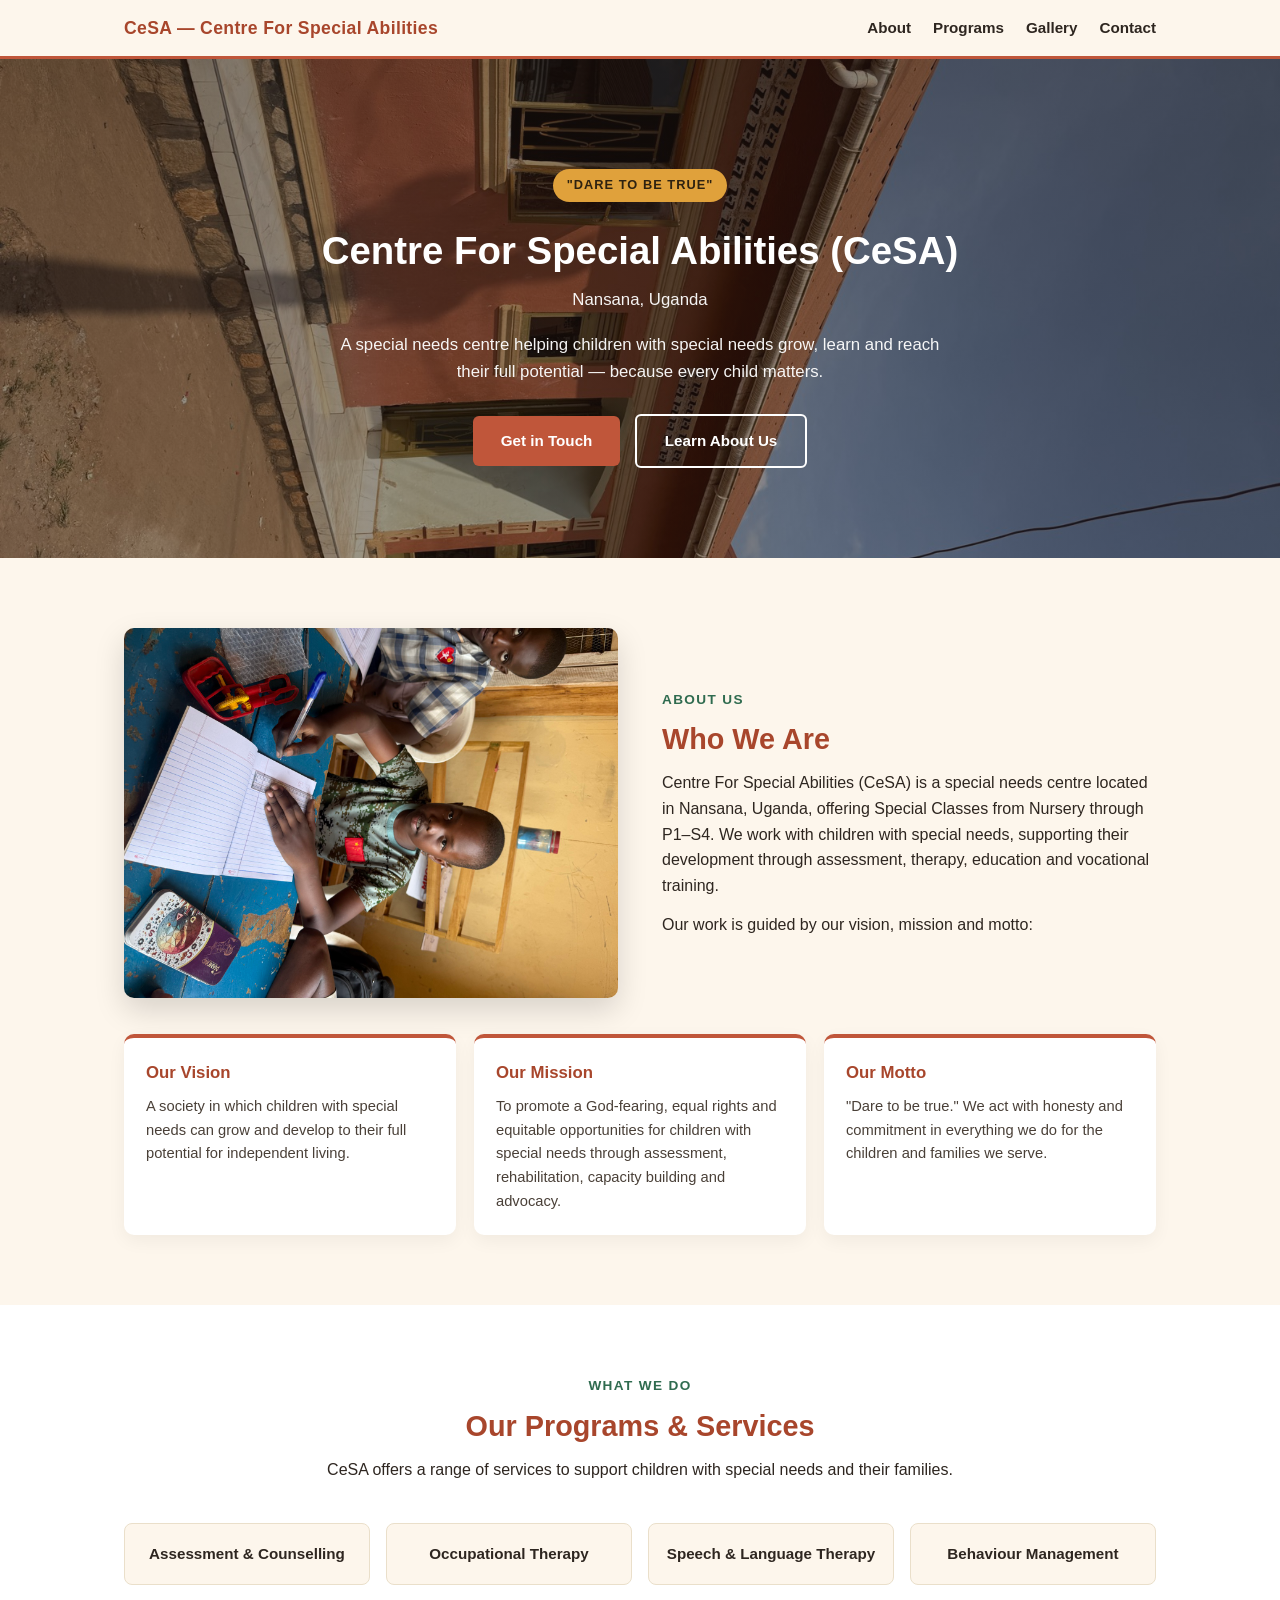
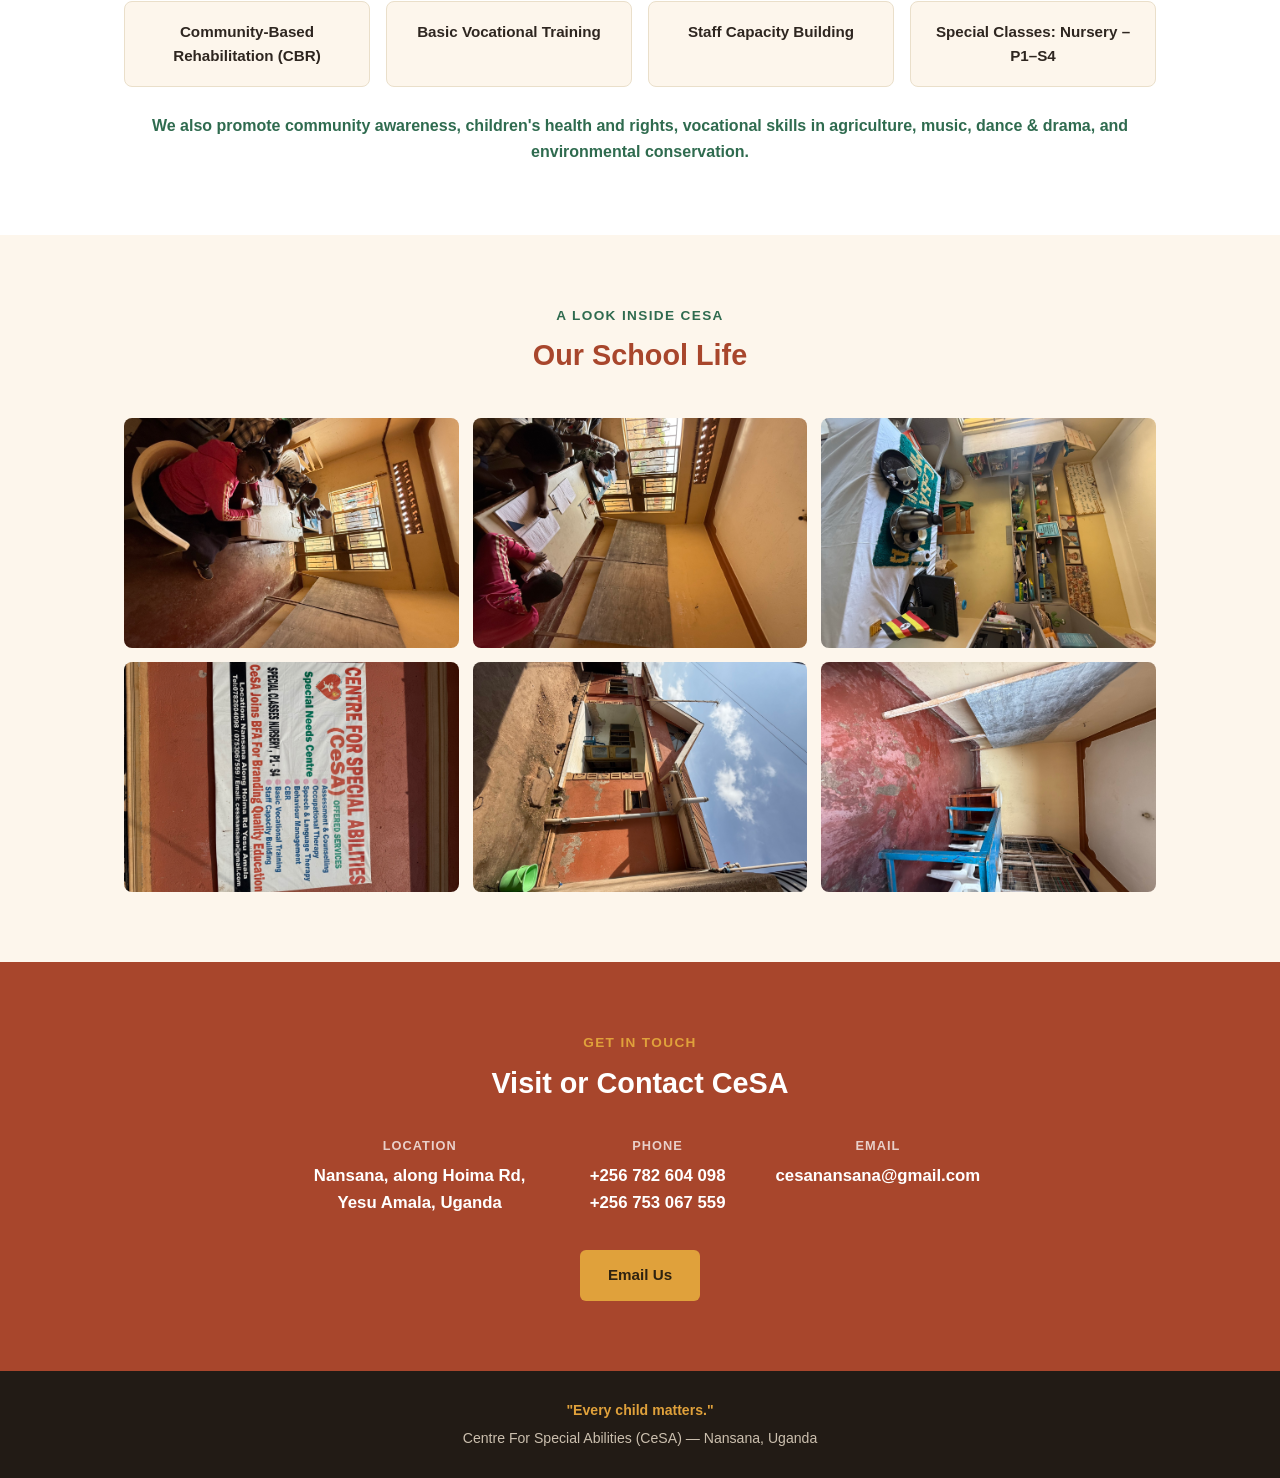
==== index.html @ c7cc9a88 "Initial CeSA website" ====
<!DOCTYPE html>
<html lang="en">
<head>
<meta charset="UTF-8">
<meta name="viewport" content="width=device-width, initial-scale=1.0">
<title>Centre For Special Abilities (CeSA) | Nansana, Uganda</title>
<meta name="description" content="Centre For Special Abilities (CeSA) is a special needs centre in Nansana, Uganda, offering nursery to secondary classes, therapy and vocational training for children with special needs. Every child matters.">
<link rel="stylesheet" href="style.css">
</head>
<body>

<header>
  <nav class="nav">
    <a href="#top" class="logo"><span class="logo-full">CeSA — Centre For Special Abilities</span><span class="logo-short">CeSA</span></a>
    <ul class="nav-links">
      <li><a href="#about">About</a></li>
      <li><a href="#services">Programs</a></li>
      <li><a href="#gallery">Gallery</a></li>
      <li><a href="#contact">Contact</a></li>
    </ul>
  </nav>
</header>

<section class="hero" id="top">
  <div class="wrap">
    <span class="motto">"Dare to be true"</span>
    <h1>Centre For Special Abilities (CeSA)</h1>
    <div class="sub">Nansana, Uganda</div>
    <p class="lead">A special needs centre helping children with special needs grow, learn and reach their full potential — because every child matters.</p>
    <a href="#contact" class="btn">Get in Touch</a>
    <a href="#about" class="btn outline">Learn About Us</a>
  </div>
</section>

<section id="about">
  <div class="wrap about-grid">
    <img src="images/about.jpg" alt="A student at CeSA working in his exercise book in class">
    <div class="about-text">
      <div class="section-tag">About Us</div>
      <h2>Who We Are</h2>
      <p>Centre For Special Abilities (CeSA) is a special needs centre located in Nansana, Uganda, offering Special Classes from Nursery through P1–S4. We work with children with special needs, supporting their development through assessment, therapy, education and vocational training.</p>
      <p style="margin-top:14px;">Our work is guided by our vision, mission and motto:</p>
    </div>
  </div>

  <div class="wrap cards">
    <div class="card">
      <h3>Our Vision</h3>
      <p>A society in which children with special needs can grow and develop to their full potential for independent living.</p>
    </div>
    <div class="card">
      <h3>Our Mission</h3>
      <p>To promote a God-fearing, equal rights and equitable opportunities for children with special needs through assessment, rehabilitation, capacity building and advocacy.</p>
    </div>
    <div class="card">
      <h3>Our Motto</h3>
      <p>"Dare to be true." We act with honesty and commitment in everything we do for the children and families we serve.</p>
    </div>
  </div>
</section>

<section class="services" id="services">
  <div class="wrap">
    <div class="section-head">
      <div class="section-tag">What We Do</div>
      <h2>Our Programs &amp; Services</h2>
      <p>CeSA offers a range of services to support children with special needs and their families.</p>
    </div>
    <ul class="service-list">
      <li>Assessment &amp; Counselling</li>
      <li>Occupational Therapy</li>
      <li>Speech &amp; Language Therapy</li>
      <li>Behaviour Management</li>
      <li>Community-Based Rehabilitation (CBR)</li>
      <li>Basic Vocational Training</li>
      <li>Staff Capacity Building</li>
      <li>Special Classes: Nursery – P1–S4</li>
    </ul>
    <p class="classes-note">We also promote community awareness, children's health and rights, vocational skills in agriculture, music, dance &amp; drama, and environmental conservation.</p>
  </div>
</section>

<section id="gallery">
  <div class="wrap">
    <div class="section-head">
      <div class="section-tag">A Look Inside CeSA</div>
      <h2>Our School Life</h2>
    </div>
    <div class="gallery-grid">
      <img src="images/gallery-1.jpg" alt="Children studying together at a classroom desk at CeSA">
      <img src="images/gallery-2.jpg" alt="Students in a CeSA classroom">
      <img src="images/gallery-3.jpg" alt="A student writing in his exercise book at CeSA">
      <img src="images/gallery-4.jpg" alt="CeSA signboard listing services and contact information">
      <img src="images/gallery-5.jpg" alt="Children and staff gathered outside the CeSA building">
      <img src="images/gallery-6.jpg" alt="A classroom at CeSA with chalkboard and desks">
    </div>
  </div>
</section>

<section class="contact" id="contact">
  <div class="wrap">
    <div class="section-tag">Get In Touch</div>
    <h2>Visit or Contact CeSA</h2>
    <div class="contact-grid">
      <div class="contact-item">
        <div class="label">Location</div>
        <div class="value">Nansana, along Hoima Rd, Yesu Amala, Uganda</div>
      </div>
      <div class="contact-item">
        <div class="label">Phone</div>
        <a href="tel:+256782604098">+256 782 604 098</a><br>
        <a href="tel:+256753067559">+256 753 067 559</a>
      </div>
      <div class="contact-item">
        <div class="label">Email</div>
        <a href="mailto:cesanansana@gmail.com">cesanansana@gmail.com</a>
      </div>
    </div>
    <a href="mailto:cesanansana@gmail.com" class="btn">Email Us</a>
  </div>
</section>

<footer>
  <div class="slogan">"Every child matters."</div>
  <div>Centre For Special Abilities (CeSA) — Nansana, Uganda</div>
</footer>

</body>
</html>
---- style.css ----
:root {
  --terracotta: #c0563a;
  --terracotta-dark: #a8462c;
  --cream: #fdf6ec;
  --ink: #2e2620;
  --green: #2f6b4f;
  --gold: #e0a13b;
}

* {
  margin: 0;
  padding: 0;
  box-sizing: border-box;
}

html {
  scroll-behavior: smooth;
}

body {
  font-family: -apple-system, "Helvetica Neue", Arial, sans-serif;
  color: var(--ink);
  background: var(--cream);
  line-height: 1.6;
}

a {
  color: inherit;
}

.wrap {
  max-width: 1080px;
  margin: 0 auto;
  padding: 0 24px;
}

/* Header */
header {
  position: sticky;
  top: 0;
  z-index: 10;
  background: var(--cream);
  border-bottom: 3px solid var(--terracotta);
}

.nav {
  display: flex;
  align-items: center;
  justify-content: space-between;
  padding: 14px 24px;
  max-width: 1080px;
  margin: 0 auto;
}

.logo {
  font-weight: 800;
  font-size: 1.1rem;
  color: var(--terracotta-dark);
  text-decoration: none;
  letter-spacing: 0.02em;
}

.nav-links {
  display: flex;
  gap: 22px;
  list-style: none;
  font-size: 0.95rem;
  font-weight: 600;
}

.logo-short {
  display: none;
}

.nav-links a {
  text-decoration: none;
  color: var(--ink);
}

.nav-links a:hover {
  color: var(--terracotta-dark);
}

/* Hero */
.hero {
  position: relative;
  background: linear-gradient(rgba(30, 20, 15, 0.55), rgba(30, 20, 15, 0.45)), url("images/hero.jpg") center 65% / cover no-repeat;
  color: #fff;
  padding: 110px 24px 90px;
  text-align: center;
}

.hero .motto {
  display: inline-block;
  background: var(--gold);
  color: #2e2210;
  font-weight: 700;
  font-size: 0.8rem;
  letter-spacing: 0.08em;
  text-transform: uppercase;
  padding: 6px 14px;
  border-radius: 20px;
  margin-bottom: 18px;
}

.hero h1 {
  font-size: 2.4rem;
  font-weight: 800;
  margin-bottom: 6px;
}

.hero .sub {
  font-size: 1.05rem;
  font-weight: 500;
  opacity: 0.95;
  margin-bottom: 8px;
}

.hero p.lead {
  max-width: 620px;
  margin: 18px auto 28px;
  font-size: 1.05rem;
  opacity: 0.95;
}

.btn {
  display: inline-block;
  background: var(--terracotta);
  color: #fff;
  text-decoration: none;
  padding: 13px 28px;
  border-radius: 6px;
  font-weight: 700;
  font-size: 0.95rem;
  transition: background 0.15s ease;
}

.btn:hover {
  background: var(--terracotta-dark);
}

.btn.outline {
  background: transparent;
  border: 2px solid #fff;
  margin-left: 10px;
}

.btn.outline:hover {
  background: rgba(255, 255, 255, 0.15);
}

/* Sections */
section {
  padding: 70px 0;
}

h2 {
  font-size: 1.8rem;
  font-weight: 800;
  color: var(--terracotta-dark);
  margin-bottom: 8px;
}

.section-tag {
  color: var(--green);
  font-weight: 700;
  font-size: 0.85rem;
  letter-spacing: 0.1em;
  text-transform: uppercase;
  margin-bottom: 6px;
}

.section-head {
  text-align: center;
  max-width: 640px;
  margin: 0 auto 40px;
}

/* About */
.about-grid {
  display: grid;
  grid-template-columns: 1fr 1fr;
  gap: 44px;
  align-items: center;
}

.about-grid img {
  width: 100%;
  border-radius: 10px;
  box-shadow: 0 12px 30px rgba(0, 0, 0, 0.15);
}

.about-text h2 {
  text-align: left;
}

.cards {
  display: grid;
  grid-template-columns: repeat(3, 1fr);
  gap: 18px;
  margin-top: 36px;
}

.card {
  background: #fff;
  border-radius: 10px;
  padding: 22px;
  border-top: 4px solid var(--terracotta);
  box-shadow: 0 6px 18px rgba(0, 0, 0, 0.05);
}

.card h3 {
  font-size: 1.05rem;
  margin-bottom: 8px;
  color: var(--terracotta-dark);
}

.card p {
  font-size: 0.92rem;
  color: #4a4038;
}

/* Services */
.services {
  background: #fff;
}

.service-list {
  display: grid;
  grid-template-columns: repeat(4, 1fr);
  gap: 16px;
  list-style: none;
  margin-top: 20px;
}

.service-list li {
  background: var(--cream);
  border-radius: 8px;
  padding: 18px 16px;
  font-weight: 600;
  font-size: 0.95rem;
  text-align: center;
  border: 1px solid #eadfca;
}

.classes-note {
  text-align: center;
  margin-top: 26px;
  font-weight: 600;
  color: var(--green);
}

/* Gallery */
.gallery-grid {
  display: grid;
  grid-template-columns: repeat(3, 1fr);
  gap: 14px;
}

.gallery-grid img {
  width: 100%;
  height: 230px;
  object-fit: cover;
  border-radius: 8px;
  display: block;
}

/* Contact */
.contact {
  background: var(--terracotta-dark);
  color: #fff;
  text-align: center;
}

.contact h2 {
  color: #fff;
}

.contact .section-tag {
  color: var(--gold);
}

.contact-grid {
  display: flex;
  justify-content: center;
  gap: 50px;
  margin-top: 30px;
  flex-wrap: wrap;
}

.contact-item {
  max-width: 240px;
}

.contact-item .label {
  font-size: 0.8rem;
  text-transform: uppercase;
  letter-spacing: 0.08em;
  opacity: 0.75;
  margin-bottom: 6px;
  font-weight: 700;
}

.contact-item a, .contact-item div.value {
  font-size: 1.05rem;
  font-weight: 700;
  text-decoration: none;
  color: #fff;
}

.contact .btn {
  margin-top: 34px;
  background: var(--gold);
  color: #2e2210;
}

.contact .btn:hover {
  background: #cf8e2c;
}

/* Footer */
footer {
  background: #221b15;
  color: #cbbfae;
  text-align: center;
  padding: 28px 24px;
  font-size: 0.88rem;
}

footer .slogan {
  color: var(--gold);
  font-weight: 700;
  margin-bottom: 6px;
}

@media (max-width: 800px) {
  .nav-links {
    gap: 14px;
    font-size: 0.85rem;
  }
  .logo-full {
    display: none;
  }
  .logo-short {
    display: inline;
  }
  .hero h1 {
    font-size: 1.8rem;
  }
  .about-grid {
    grid-template-columns: 1fr;
  }
  .cards {
    grid-template-columns: 1fr;
  }
  .service-list {
    grid-template-columns: repeat(2, 1fr);
  }
  .gallery-grid {
    grid-template-columns: repeat(2, 1fr);
  }
  .contact-grid {
    gap: 28px;
  }
}
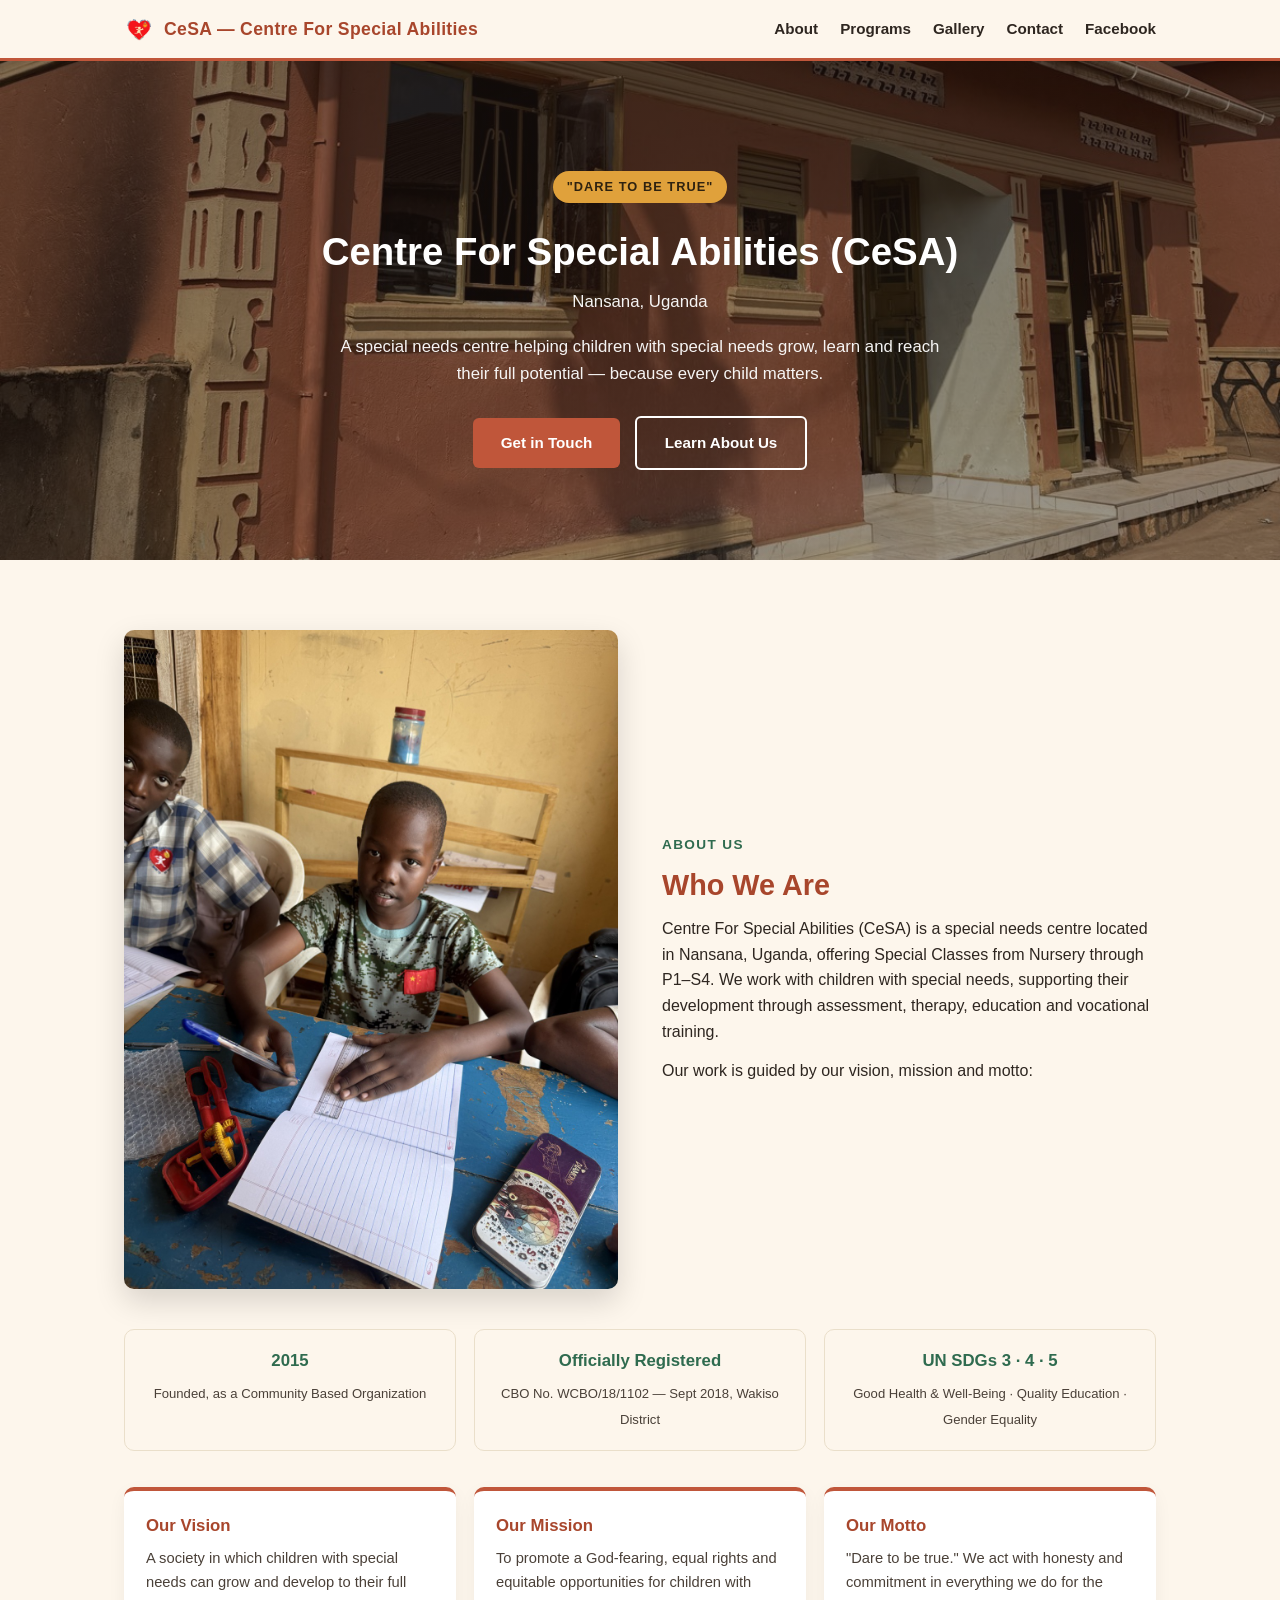
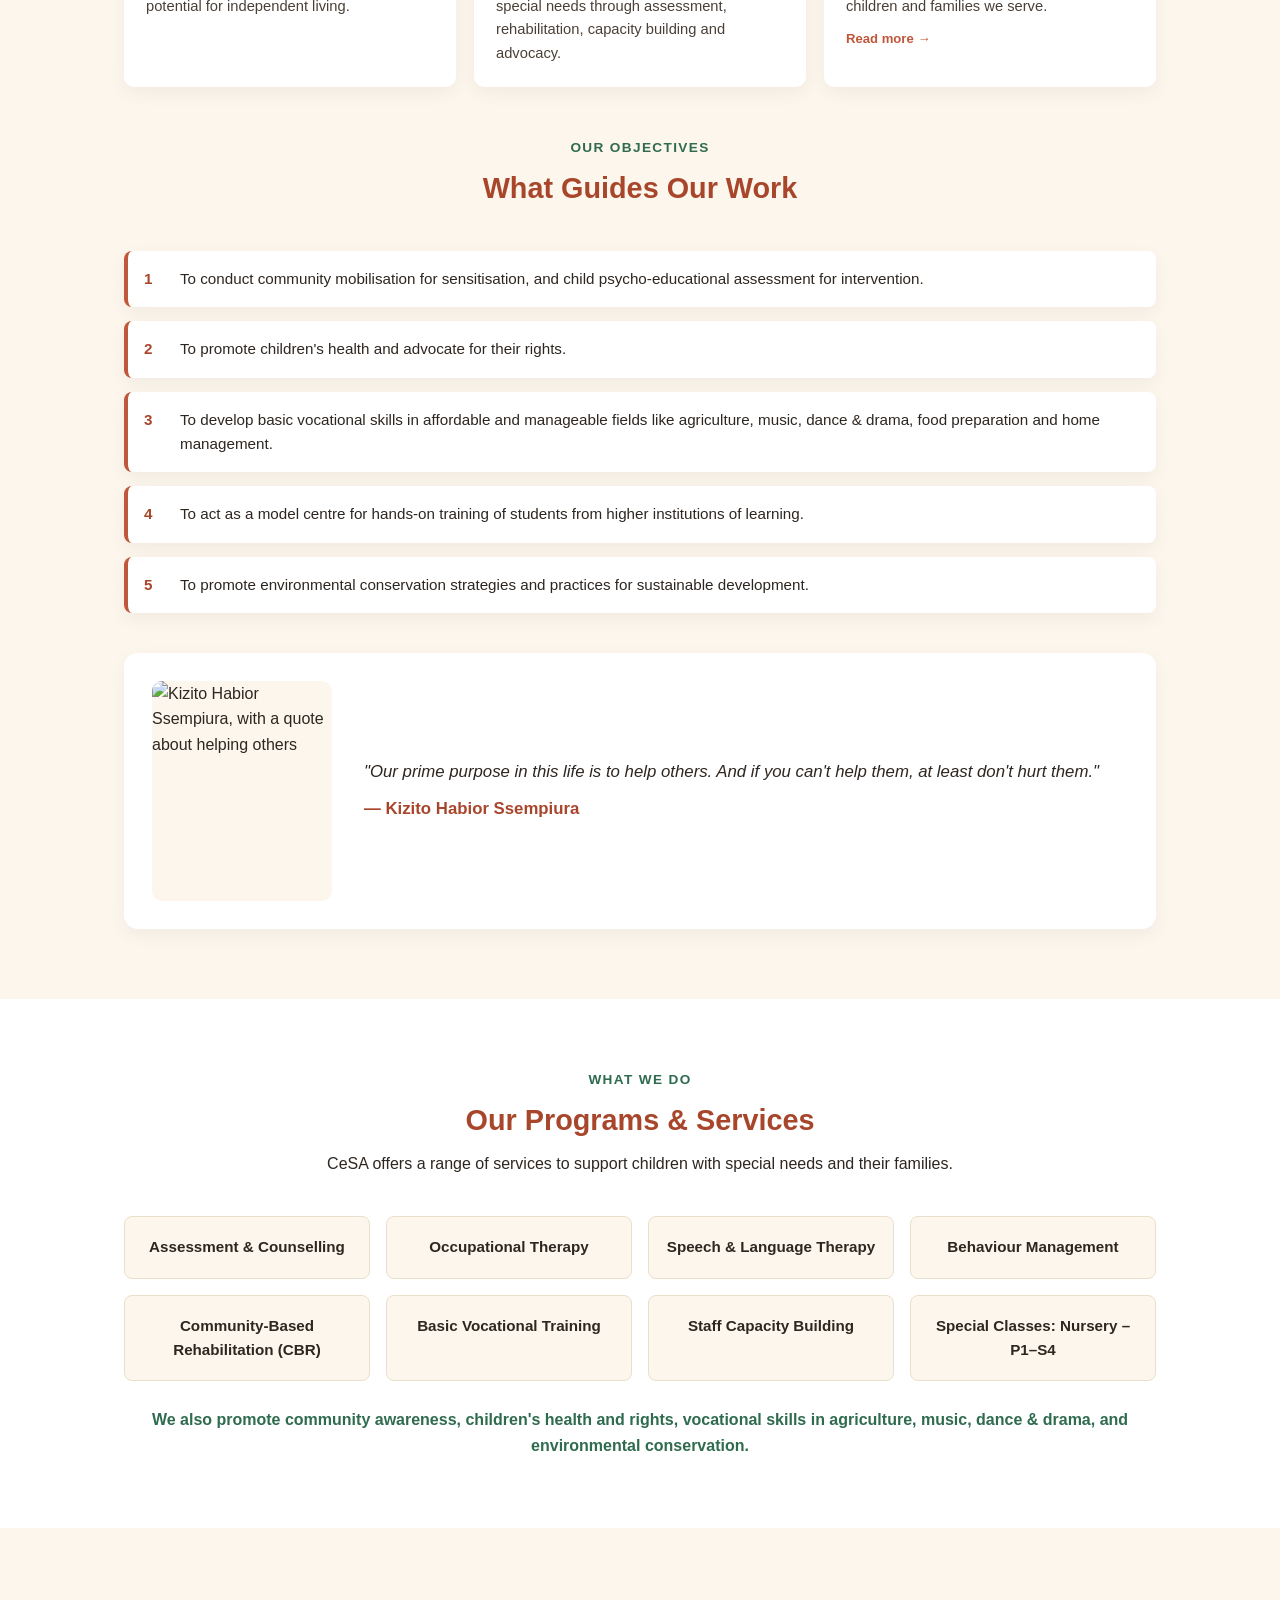
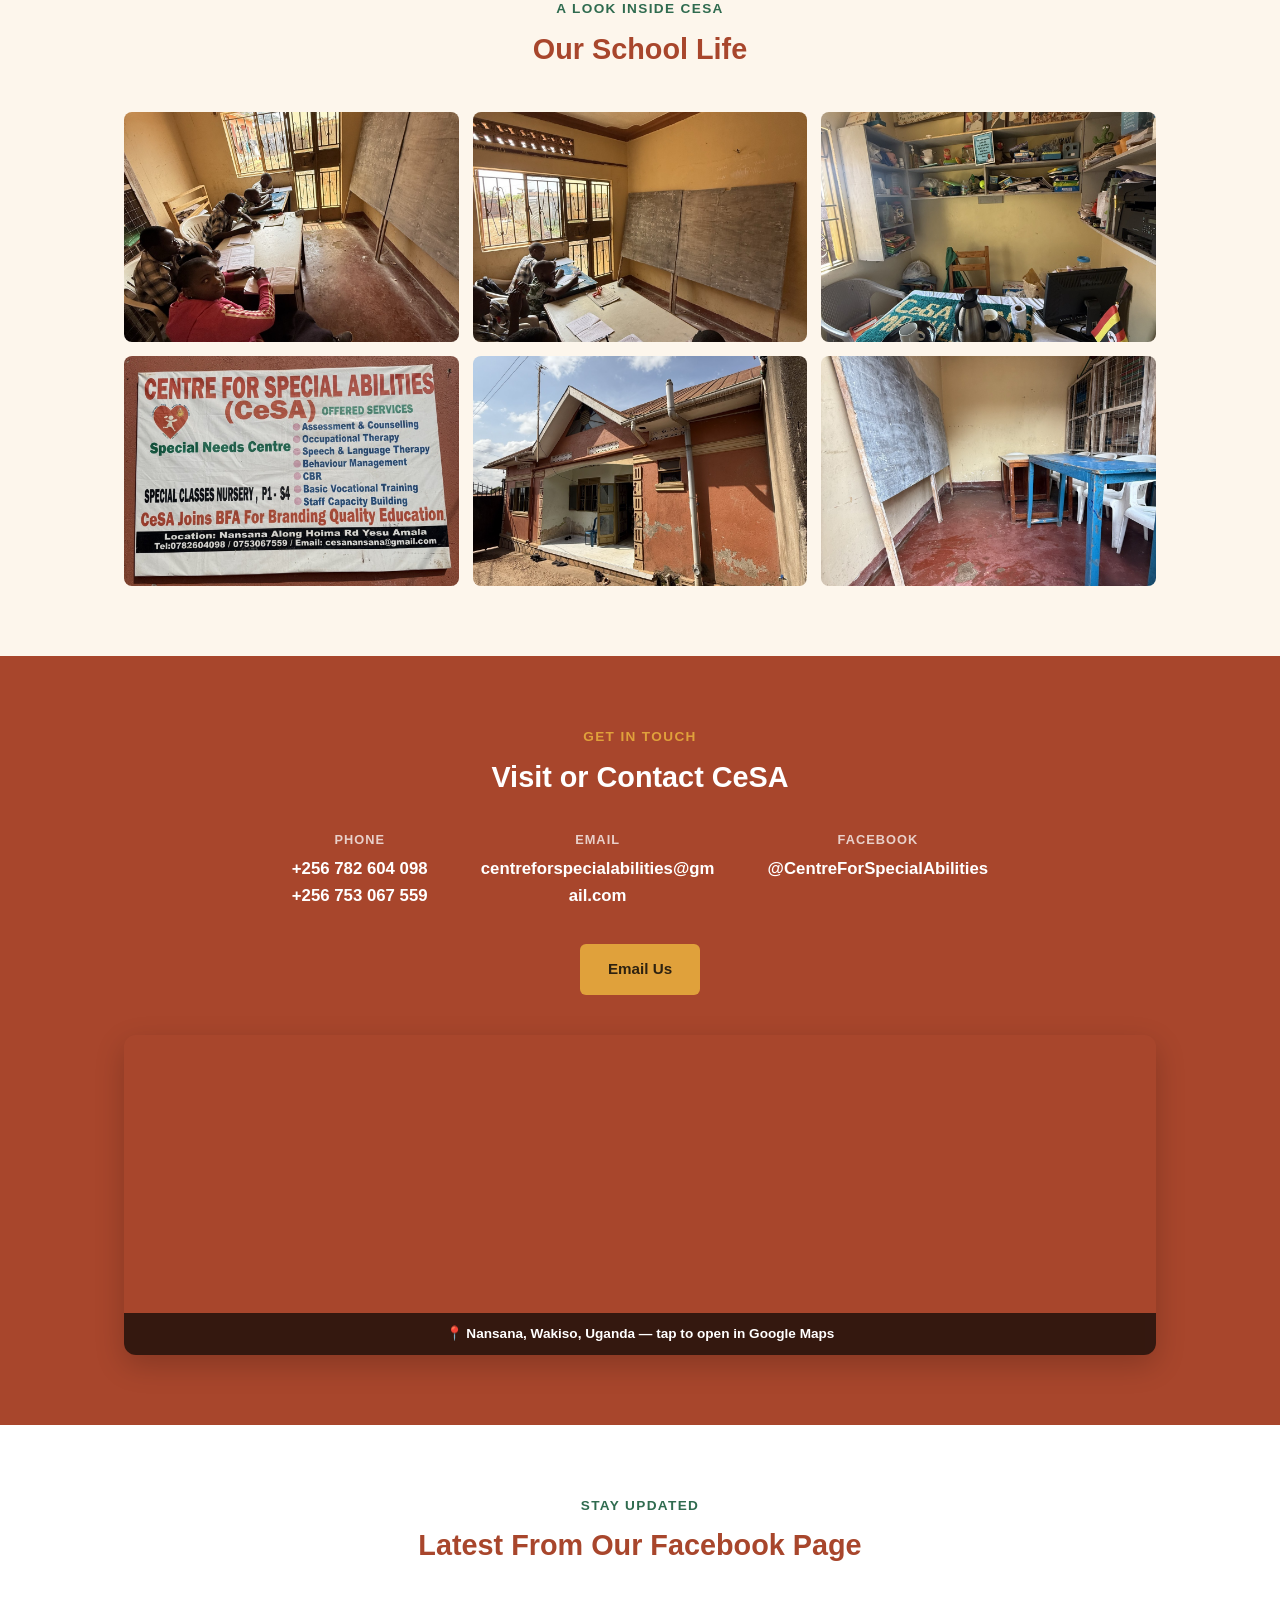
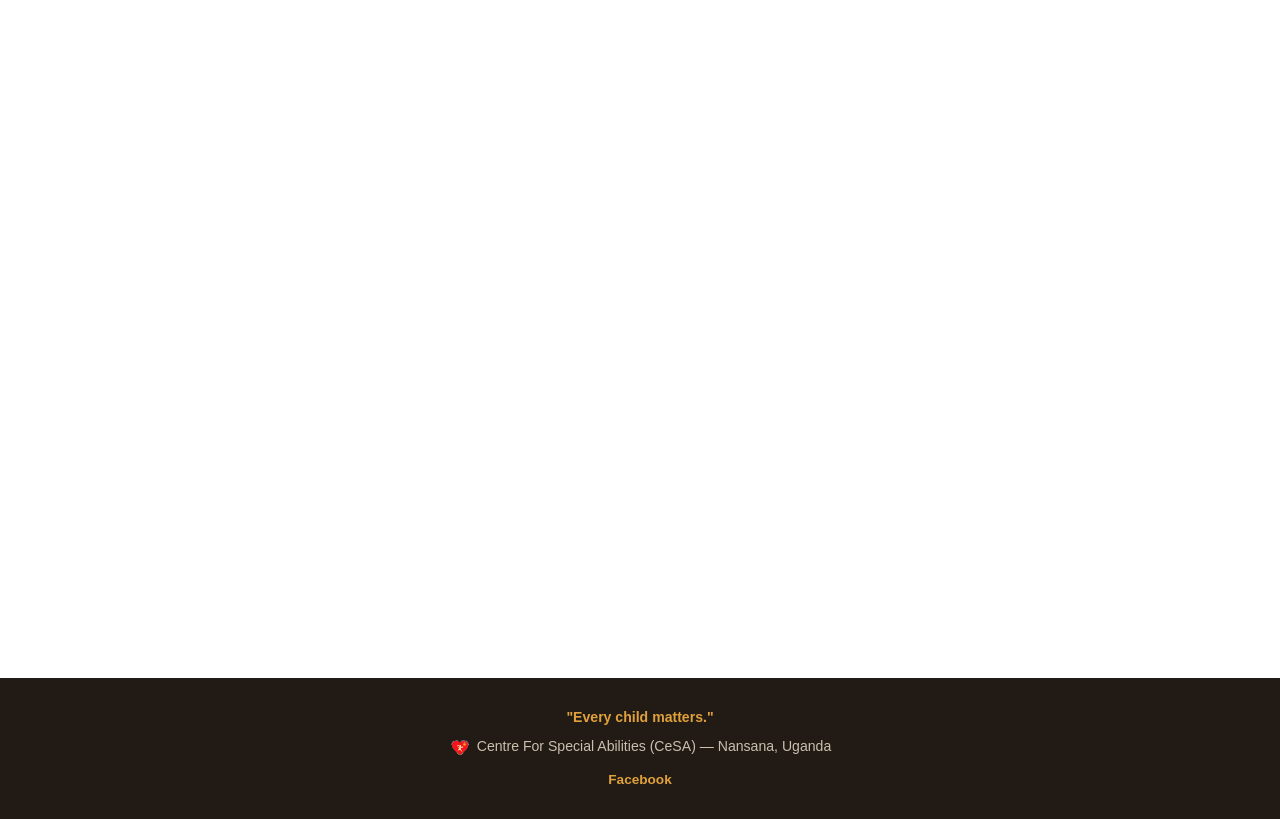
==== commit 3bae172a: "Fix photo orientation, add interactivity, embeds, and trust section - Strip stale EXIF orientation t" ====
--- a/index.html
+++ b/index.html
@@ -11,12 +11,13 @@
 
 <header>
   <nav class="nav">
-    <a href="#top" class="logo"><span class="logo-full">CeSA — Centre For Special Abilities</span><span class="logo-short">CeSA</span></a>
+    <a href="#top" class="logo"><img src="images/logo.png" alt="CeSA logo" class="logo-img"><span class="logo-full">CeSA — Centre For Special Abilities</span><span class="logo-short">CeSA</span></a>
     <ul class="nav-links">
       <li><a href="#about">About</a></li>
       <li><a href="#services">Programs</a></li>
       <li><a href="#gallery">Gallery</a></li>
       <li><a href="#contact">Contact</a></li>
+      <li class="nav-fb"><a href="https://www.facebook.com/61562365375146/" target="_blank" rel="noopener">Facebook</a></li>
     </ul>
   </nav>
 </header>
@@ -43,6 +44,21 @@
     </div>
   </div>
 
+  <div class="wrap trust-badges">
+    <div class="badge">
+      <strong>2015</strong>
+      <span>Founded, as a Community Based Organization</span>
+    </div>
+    <div class="badge">
+      <strong>Officially Registered</strong>
+      <span>CBO No. WCBO/18/1102 — Sept 2018, Wakiso District</span>
+    </div>
+    <div class="badge">
+      <strong>UN SDGs 3 · 4 · 5</strong>
+      <span>Good Health &amp; Well-Being · Quality Education · Gender Equality</span>
+    </div>
+  </div>
+
   <div class="wrap cards">
     <div class="card">
       <h3>Our Vision</h3>
@@ -52,9 +68,32 @@
       <h3>Our Mission</h3>
       <p>To promote a God-fearing, equal rights and equitable opportunities for children with special needs through assessment, rehabilitation, capacity building and advocacy.</p>
     </div>
-    <div class="card">
+    <div class="card clickable" onclick="openDetail('motto')">
       <h3>Our Motto</h3>
       <p>"Dare to be true." We act with honesty and commitment in everything we do for the children and families we serve.</p>
+      <span class="card-more">Read more →</span>
+    </div>
+  </div>
+
+  <div class="wrap">
+    <div class="section-head" style="margin-top:50px;">
+      <div class="section-tag">Our Objectives</div>
+      <h2>What Guides Our Work</h2>
+    </div>
+    <ol class="objectives-list">
+      <li>To conduct community mobilisation for sensitisation, and child psycho-educational assessment for intervention.</li>
+      <li>To promote children's health and advocate for their rights.</li>
+      <li>To develop basic vocational skills in affordable and manageable fields like agriculture, music, dance &amp; drama, food preparation and home management.</li>
+      <li>To act as a model centre for hands-on training of students from higher institutions of learning.</li>
+      <li>To promote environmental conservation strategies and practices for sustainable development.</li>
+    </ol>
+
+    <div class="quote-block">
+      <img src="images/team-quote.jpg" alt="Kizito Habior Ssempiura, with a quote about helping others">
+      <blockquote>
+        "Our prime purpose in this life is to help others. And if you can't help them, at least don't hurt them."
+        <cite>— Kizito Habior Ssempiura</cite>
+      </blockquote>
     </div>
   </div>
 </section>
@@ -67,14 +106,14 @@
       <p>CeSA offers a range of services to support children with special needs and their families.</p>
     </div>
     <ul class="service-list">
-      <li>Assessment &amp; Counselling</li>
-      <li>Occupational Therapy</li>
-      <li>Speech &amp; Language Therapy</li>
-      <li>Behaviour Management</li>
-      <li>Community-Based Rehabilitation (CBR)</li>
-      <li>Basic Vocational Training</li>
-      <li>Staff Capacity Building</li>
-      <li>Special Classes: Nursery – P1–S4</li>
+      <li onclick="openDetail('assessment')">Assessment &amp; Counselling</li>
+      <li onclick="openDetail('ot')">Occupational Therapy</li>
+      <li onclick="openDetail('speech')">Speech &amp; Language Therapy</li>
+      <li onclick="openDetail('behaviour')">Behaviour Management</li>
+      <li onclick="openDetail('cbr')">Community-Based Rehabilitation (CBR)</li>
+      <li onclick="openDetail('vocational')">Basic Vocational Training</li>
+      <li onclick="openDetail('capacity')">Staff Capacity Building</li>
+      <li onclick="openDetail('classes')">Special Classes: Nursery – P1–S4</li>
     </ul>
     <p class="classes-note">We also promote community awareness, children's health and rights, vocational skills in agriculture, music, dance &amp; drama, and environmental conservation.</p>
   </div>
@@ -87,12 +126,12 @@
       <h2>Our School Life</h2>
     </div>
     <div class="gallery-grid">
-      <img src="images/gallery-1.jpg" alt="Children studying together at a classroom desk at CeSA">
-      <img src="images/gallery-2.jpg" alt="Students in a CeSA classroom">
-      <img src="images/gallery-3.jpg" alt="A student writing in his exercise book at CeSA">
-      <img src="images/gallery-4.jpg" alt="CeSA signboard listing services and contact information">
-      <img src="images/gallery-5.jpg" alt="Children and staff gathered outside the CeSA building">
-      <img src="images/gallery-6.jpg" alt="A classroom at CeSA with chalkboard and desks">
+      <img src="images/gallery-1.jpg" alt="Children studying together at a classroom desk at CeSA" onclick="openLightbox(0)">
+      <img src="images/gallery-2.jpg" alt="Students in a CeSA classroom" onclick="openLightbox(1)">
+      <img src="images/gallery-3.jpg" alt="A student writing in his exercise book at CeSA" onclick="openLightbox(2)">
+      <img src="images/gallery-4.jpg" alt="CeSA signboard listing services and contact information" onclick="openLightbox(3)">
+      <img src="images/gallery-5.jpg" alt="Children and staff gathered outside the CeSA building" onclick="openLightbox(4)">
+      <img src="images/gallery-6.jpg" alt="A classroom at CeSA with chalkboard and desks" onclick="openLightbox(5)">
     </div>
   </div>
 </section>
@@ -102,10 +141,6 @@
     <div class="section-tag">Get In Touch</div>
     <h2>Visit or Contact CeSA</h2>
     <div class="contact-grid">
-      <div class="contact-item">
-        <div class="label">Location</div>
-        <div class="value">Nansana, along Hoima Rd, Yesu Amala, Uganda</div>
-      </div>
       <div class="contact-item">
         <div class="label">Phone</div>
         <a href="tel:+256782604098">+256 782 604 098</a><br>
@@ -113,17 +148,165 @@
       </div>
       <div class="contact-item">
         <div class="label">Email</div>
-        <a href="mailto:cesanansana@gmail.com">cesanansana@gmail.com</a>
+        <a href="mailto:centreforspecialabilities@gmail.com">centreforspecialabilities@gmail.com</a>
       </div>
-    </div>
-    <a href="mailto:cesanansana@gmail.com" class="btn">Email Us</a>
+      <div class="contact-item">
+        <div class="label">Facebook</div>
+        <a href="https://www.facebook.com/61562365375146/" target="_blank" rel="noopener">@CentreForSpecialAbilities</a>
+      </div>
+    </div>
+    <a href="mailto:centreforspecialabilities@gmail.com" class="btn">Email Us</a>
+
+    <div class="map-wrap">
+      <a href="https://maps.app.goo.gl/XShxT3qjMb3fhJN29" target="_blank" rel="noopener" class="map-embed" aria-label="Open Nansana, Wakiso, Uganda in Google Maps">
+        <iframe src="https://www.google.com/maps?q=Nansana,Wakiso,Uganda&output=embed" loading="lazy" tabindex="-1"></iframe>
+        <span class="map-overlay">📍 Nansana, Wakiso, Uganda — tap to open in Google Maps</span>
+      </a>
+    </div>
+  </div>
+</section>
+
+<section id="news">
+  <div class="wrap">
+    <div class="section-head">
+      <div class="section-tag">Stay Updated</div>
+      <h2>Latest From Our Facebook Page</h2>
+    </div>
+    <div class="fb-embed-wrap">
+      <iframe src="https://www.facebook.com/plugins/page.php?href=https%3A%2F%2Fwww.facebook.com%2F61562365375146%2F&tabs=timeline&width=500&height=600&small_header=false&adapt_container_width=true&hide_cover=false&show_facepile=false"
+        width="500" height="600" style="border:none;overflow:hidden;max-width:100%;" scrolling="no" frameborder="0" allowfullscreen="true"
+        allow="autoplay; clipboard-write; encrypted-media; picture-in-picture; web-share" loading="lazy"></iframe>
+    </div>
   </div>
 </section>
 
 <footer>
   <div class="slogan">"Every child matters."</div>
-  <div>Centre For Special Abilities (CeSA) — Nansana, Uganda</div>
+  <div><img src="images/logo.png" alt="CeSA logo" class="footer-logo">Centre For Special Abilities (CeSA) — Nansana, Uganda</div>
+  <div class="footer-links"><a href="https://www.facebook.com/61562365375146/" target="_blank" rel="noopener">Facebook</a></div>
 </footer>
+
+<div class="overlay" id="detail-modal">
+  <div class="modal-panel">
+    <button class="modal-close" onclick="closeDetail()">✕</button>
+    <div class="modal-media" id="detail-media"></div>
+    <h3 id="detail-title"></h3>
+    <p id="detail-text"></p>
+  </div>
+</div>
+
+<div class="overlay lightbox" id="lightbox">
+  <button class="lb-close" onclick="closeLightbox()">✕</button>
+  <button class="lb-arrow lb-prev" onclick="moveLightbox(-1)">‹</button>
+  <img id="lightbox-img" src="" alt="">
+  <button class="lb-arrow lb-next" onclick="moveLightbox(1)">›</button>
+</div>
+
+<script>
+  const SERVICE_DETAILS = {
+    motto: {
+      title: 'Our Motto — "Dare to be true"',
+      text: 'Our motto is a daily commitment: to be honest with the children and families we serve, true to our mission, and unafraid to advocate for what every child deserves.'
+    },
+    assessment: {
+      title: 'Assessment & Counselling',
+      text: 'Every child begins with a child psycho-educational assessment to understand their needs and abilities, followed by ongoing counselling for the child and their family to guide the right support plan.'
+    },
+    ot: {
+      title: 'Occupational Therapy',
+      text: 'Hands-on therapy that builds the everyday skills children need for independent living — from fine motor control to self-care routines.'
+    },
+    speech: {
+      title: 'Speech & Language Therapy',
+      text: 'Individual and group sessions that help children build communication, language and social interaction skills.'
+    },
+    behaviour: {
+      title: 'Behaviour Management',
+      text: 'Structured, positive approaches that help children regulate behaviour and build confidence, both in the classroom and at home.'
+    },
+    cbr: {
+      title: 'Community-Based Rehabilitation (CBR)',
+      text: 'We go beyond the centre — mobilising and working with families and the local Nansana community, so rehabilitation and support continue at home.'
+    },
+    vocational: {
+      title: 'Basic Vocational Training',
+      text: 'Practical skills training in affordable, manageable fields like agriculture, music, dance & drama, food preparation and home management — helping students build an independent livelihood.'
+    },
+    capacity: {
+      title: 'Staff Capacity Building',
+      text: 'Ongoing training for our teachers and therapists, and hands-on placements for students from higher institutions of learning, so CeSA can keep raising the quality of care.'
+    },
+    classes: {
+      title: 'Special Classes: Nursery – P1–S4',
+      text: 'Special needs education from Nursery through Senior 4 (S4), adapted to each child\'s pace and learning style.'
+    }
+  };
+
+  function openDetail(key) {
+    const data = SERVICE_DETAILS[key];
+    if (!data) return;
+    document.getElementById('detail-title').textContent = data.title;
+    document.getElementById('detail-text').textContent = data.text;
+    document.getElementById('detail-media').innerHTML = data.image
+      ? `<img src="${data.image}" alt="${data.title}">`
+      : '<span>📷 Photos &amp; videos coming soon</span>';
+    document.getElementById('detail-modal').classList.add('open');
+  }
+
+  function closeDetail() {
+    document.getElementById('detail-modal').classList.remove('open');
+  }
+
+  const GALLERY_IMAGES = [
+    'images/gallery-1.jpg',
+    'images/gallery-2.jpg',
+    'images/gallery-3.jpg',
+    'images/gallery-4.jpg',
+    'images/gallery-5.jpg',
+    'images/gallery-6.jpg'
+  ];
+  let lightboxIndex = 0;
+
+  function openLightbox(i) {
+    lightboxIndex = i;
+    showLightboxImage();
+    document.getElementById('lightbox').classList.add('open');
+  }
+
+  function closeLightbox() {
+    document.getElementById('lightbox').classList.remove('open');
+  }
+
+  function moveLightbox(dir) {
+    lightboxIndex = (lightboxIndex + dir + GALLERY_IMAGES.length) % GALLERY_IMAGES.length;
+    showLightboxImage();
+  }
+
+  function showLightboxImage() {
+    const img = document.getElementById('lightbox-img');
+    img.classList.remove('show');
+    setTimeout(() => {
+      img.src = GALLERY_IMAGES[lightboxIndex];
+      img.classList.add('show');
+    }, 80);
+  }
+
+  document.addEventListener('keydown', (e) => {
+    if (document.getElementById('lightbox').classList.contains('open')) {
+      if (e.key === 'ArrowRight') moveLightbox(1);
+      if (e.key === 'ArrowLeft') moveLightbox(-1);
+      if (e.key === 'Escape') closeLightbox();
+    }
+    if (e.key === 'Escape') closeDetail();
+  });
+
+  document.getElementById('detail-modal').addEventListener('click', (e) => {
+    if (e.target.id === 'detail-modal') closeDetail();
+  });
+  document.getElementById('lightbox').addEventListener('click', (e) => {
+    if (e.target.id === 'lightbox') closeLightbox();
+  });
+</script>
 
 </body>
 </html>
--- a/style.css
+++ b/style.css
@@ -53,11 +53,28 @@
 }
 
 .logo {
+  display: flex;
+  align-items: center;
+  gap: 10px;
   font-weight: 800;
   font-size: 1.1rem;
   color: var(--terracotta-dark);
   text-decoration: none;
   letter-spacing: 0.02em;
+}
+
+.logo-img {
+  height: 30px;
+  width: 30px;
+  object-fit: contain;
+}
+
+.footer-logo {
+  height: 22px;
+  width: 22px;
+  object-fit: contain;
+  vertical-align: middle;
+  margin-right: 6px;
 }
 
 .nav-links {
@@ -194,6 +211,33 @@
   text-align: left;
 }
 
+.trust-badges {
+  display: grid;
+  grid-template-columns: repeat(3, 1fr);
+  gap: 18px;
+  margin-top: 40px;
+}
+
+.badge {
+  background: var(--cream);
+  border: 1px solid #eadfca;
+  border-radius: 10px;
+  padding: 18px 20px;
+  text-align: center;
+}
+
+.badge strong {
+  display: block;
+  color: var(--green);
+  font-size: 1.05rem;
+  margin-bottom: 6px;
+}
+
+.badge span {
+  font-size: 0.82rem;
+  color: #4a4038;
+}
+
 .cards {
   display: grid;
   grid-template-columns: repeat(3, 1fr);
@@ -218,6 +262,88 @@
 .card p {
   font-size: 0.92rem;
   color: #4a4038;
+}
+
+.card.clickable {
+  cursor: pointer;
+  transition: transform 0.2s ease, box-shadow 0.2s ease;
+}
+
+.card.clickable:hover {
+  transform: translateY(-3px);
+  box-shadow: 0 10px 24px rgba(0, 0, 0, 0.1);
+}
+
+.card-more {
+  display: inline-block;
+  margin-top: 10px;
+  font-size: 0.82rem;
+  font-weight: 700;
+  color: var(--terracotta);
+}
+
+/* Objectives */
+.objectives-list {
+  margin-top: 36px;
+  display: grid;
+  gap: 14px;
+  list-style: none;
+  counter-reset: objective;
+}
+
+.objectives-list li {
+  counter-increment: objective;
+  background: #fff;
+  border-left: 4px solid var(--terracotta);
+  border-radius: 8px;
+  padding: 16px 20px 16px 52px;
+  font-size: 0.95rem;
+  position: relative;
+  box-shadow: 0 6px 18px rgba(0, 0, 0, 0.05);
+}
+
+.objectives-list li::before {
+  content: counter(objective);
+  position: absolute;
+  left: 16px;
+  top: 16px;
+  color: var(--terracotta-dark);
+  font-weight: 800;
+}
+
+/* Quote block */
+.quote-block {
+  display: flex;
+  align-items: center;
+  gap: 32px;
+  margin-top: 40px;
+  background: #fff;
+  border-radius: 14px;
+  padding: 28px;
+  box-shadow: 0 6px 18px rgba(0, 0, 0, 0.05);
+}
+
+.quote-block img {
+  width: 180px;
+  height: 220px;
+  object-fit: contain;
+  background: var(--cream);
+  border-radius: 10px;
+  flex-shrink: 0;
+}
+
+.quote-block blockquote {
+  font-size: 1.05rem;
+  font-style: italic;
+  color: var(--ink);
+}
+
+.quote-block cite {
+  display: block;
+  margin-top: 10px;
+  font-style: normal;
+  font-weight: 700;
+  color: var(--terracotta-dark);
 }
 
 /* Services */
@@ -241,6 +367,14 @@
   font-size: 0.95rem;
   text-align: center;
   border: 1px solid #eadfca;
+  cursor: pointer;
+  transition: transform 0.2s ease, box-shadow 0.2s ease, border-color 0.2s ease;
+}
+
+.service-list li:hover {
+  border-color: var(--terracotta);
+  transform: translateY(-3px);
+  box-shadow: 0 10px 24px rgba(0, 0, 0, 0.08);
 }
 
 .classes-note {
@@ -263,6 +397,12 @@
   object-fit: cover;
   border-radius: 8px;
   display: block;
+  cursor: pointer;
+  transition: transform 0.25s ease;
+}
+
+.gallery-grid img:hover {
+  transform: scale(1.03);
 }
 
 /* Contact */
@@ -301,11 +441,13 @@
   font-weight: 700;
 }
 
-.contact-item a, .contact-item div.value {
+.contact-item a {
   font-size: 1.05rem;
   font-weight: 700;
   text-decoration: none;
   color: #fff;
+  overflow-wrap: break-word;
+  word-break: break-word;
 }
 
 .contact .btn {
@@ -316,6 +458,50 @@
 
 .contact .btn:hover {
   background: #cf8e2c;
+}
+
+/* Map embed */
+.map-wrap {
+  margin-top: 40px;
+}
+
+.map-embed {
+  position: relative;
+  display: block;
+  border-radius: 12px;
+  overflow: hidden;
+  box-shadow: 0 10px 30px rgba(0, 0, 0, 0.2);
+}
+
+.map-embed iframe {
+  width: 100%;
+  height: 320px;
+  display: block;
+  pointer-events: none;
+  border: 0;
+}
+
+.map-overlay {
+  position: absolute;
+  left: 0;
+  right: 0;
+  bottom: 0;
+  background: rgba(20, 12, 8, 0.78);
+  color: #fff;
+  font-size: 0.85rem;
+  font-weight: 700;
+  padding: 10px 16px;
+  text-align: center;
+}
+
+/* Facebook embed */
+#news {
+  background: #fff;
+}
+
+.fb-embed-wrap {
+  display: flex;
+  justify-content: center;
 }
 
 /* Footer */
@@ -333,6 +519,146 @@
   margin-bottom: 6px;
 }
 
+.footer-links {
+  margin-top: 10px;
+}
+
+.footer-links a {
+  color: var(--gold);
+  text-decoration: none;
+  font-weight: 700;
+  font-size: 0.85rem;
+}
+
+.footer-links a:hover {
+  text-decoration: underline;
+}
+
+/* Overlays (detail modal + lightbox) */
+.overlay {
+  display: none;
+  position: fixed;
+  inset: 0;
+  z-index: 100;
+  background: rgba(20, 12, 8, 0.78);
+  align-items: center;
+  justify-content: center;
+  padding: 24px;
+}
+
+.overlay.open {
+  display: flex;
+}
+
+.modal-panel {
+  position: relative;
+  background: #fff;
+  border-radius: 16px;
+  padding: 36px;
+  max-width: 520px;
+  width: 100%;
+  box-shadow: 0 20px 60px rgba(0, 0, 0, 0.3);
+}
+
+.modal-panel h3 {
+  color: var(--terracotta-dark);
+  font-size: 1.3rem;
+  margin-bottom: 12px;
+}
+
+.modal-panel p {
+  font-size: 0.95rem;
+  color: #4a4038;
+  line-height: 1.7;
+}
+
+.modal-close {
+  position: absolute;
+  top: 14px;
+  right: 16px;
+  background: none;
+  border: none;
+  font-size: 1.2rem;
+  cursor: pointer;
+  color: #999;
+}
+
+.modal-media {
+  margin-bottom: 18px;
+  border-radius: 10px;
+  overflow: hidden;
+}
+
+.modal-media img {
+  width: 100%;
+  display: block;
+}
+
+.modal-media span {
+  display: flex;
+  align-items: center;
+  justify-content: center;
+  height: 140px;
+  background: var(--cream);
+  border: 1px dashed #cdbfa3;
+  border-radius: 10px;
+  color: #9a8b6c;
+  font-size: 0.9rem;
+}
+
+/* Lightbox */
+.lightbox img {
+  max-width: 85vw;
+  max-height: 80vh;
+  border-radius: 8px;
+  opacity: 0;
+  transform: scale(0.96);
+  transition: opacity 0.25s ease, transform 0.25s ease;
+}
+
+.lightbox img.show {
+  opacity: 1;
+  transform: scale(1);
+}
+
+.lb-close {
+  position: absolute;
+  top: 20px;
+  right: 24px;
+  background: none;
+  border: none;
+  color: #fff;
+  font-size: 1.6rem;
+  cursor: pointer;
+}
+
+.lb-arrow {
+  position: absolute;
+  top: 50%;
+  transform: translateY(-50%);
+  background: rgba(255, 255, 255, 0.15);
+  border: none;
+  color: #fff;
+  font-size: 2rem;
+  width: 52px;
+  height: 52px;
+  border-radius: 50%;
+  cursor: pointer;
+  transition: background 0.2s ease;
+}
+
+.lb-arrow:hover {
+  background: rgba(255, 255, 255, 0.3);
+}
+
+.lb-prev {
+  left: 20px;
+}
+
+.lb-next {
+  right: 20px;
+}
+
 @media (max-width: 800px) {
   .nav-links {
     gap: 14px;
@@ -341,6 +667,9 @@
   .logo-full {
     display: none;
   }
+  .nav-fb {
+    display: none;
+  }
   .logo-short {
     display: inline;
   }
@@ -353,6 +682,9 @@
   .cards {
     grid-template-columns: 1fr;
   }
+  .trust-badges {
+    grid-template-columns: 1fr;
+  }
   .service-list {
     grid-template-columns: repeat(2, 1fr);
   }
@@ -362,4 +694,22 @@
   .contact-grid {
     gap: 28px;
   }
-}
+  .quote-block {
+    flex-direction: column;
+    text-align: center;
+  }
+  .lb-arrow {
+    width: 40px;
+    height: 40px;
+    font-size: 1.5rem;
+  }
+  .lb-prev {
+    left: 6px;
+  }
+  .lb-next {
+    right: 6px;
+  }
+  .modal-panel {
+    padding: 26px;
+  }
+}
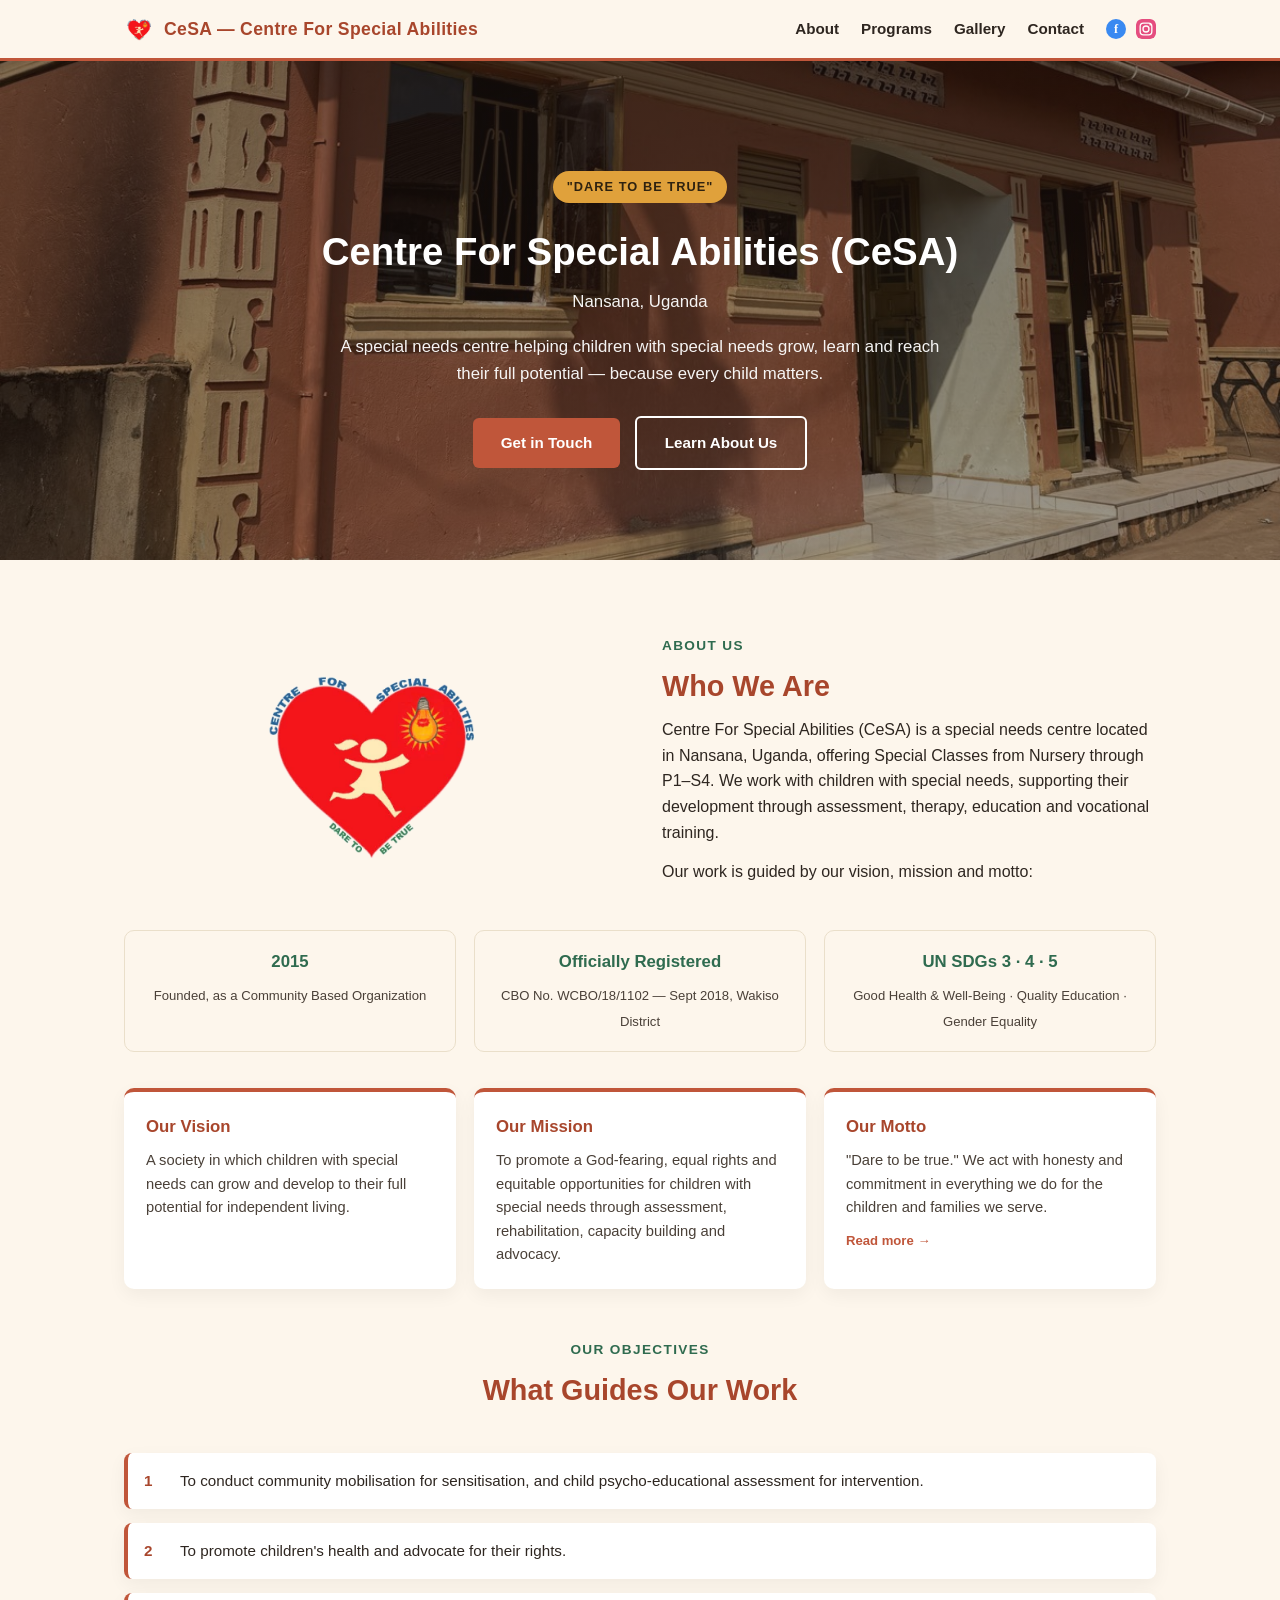
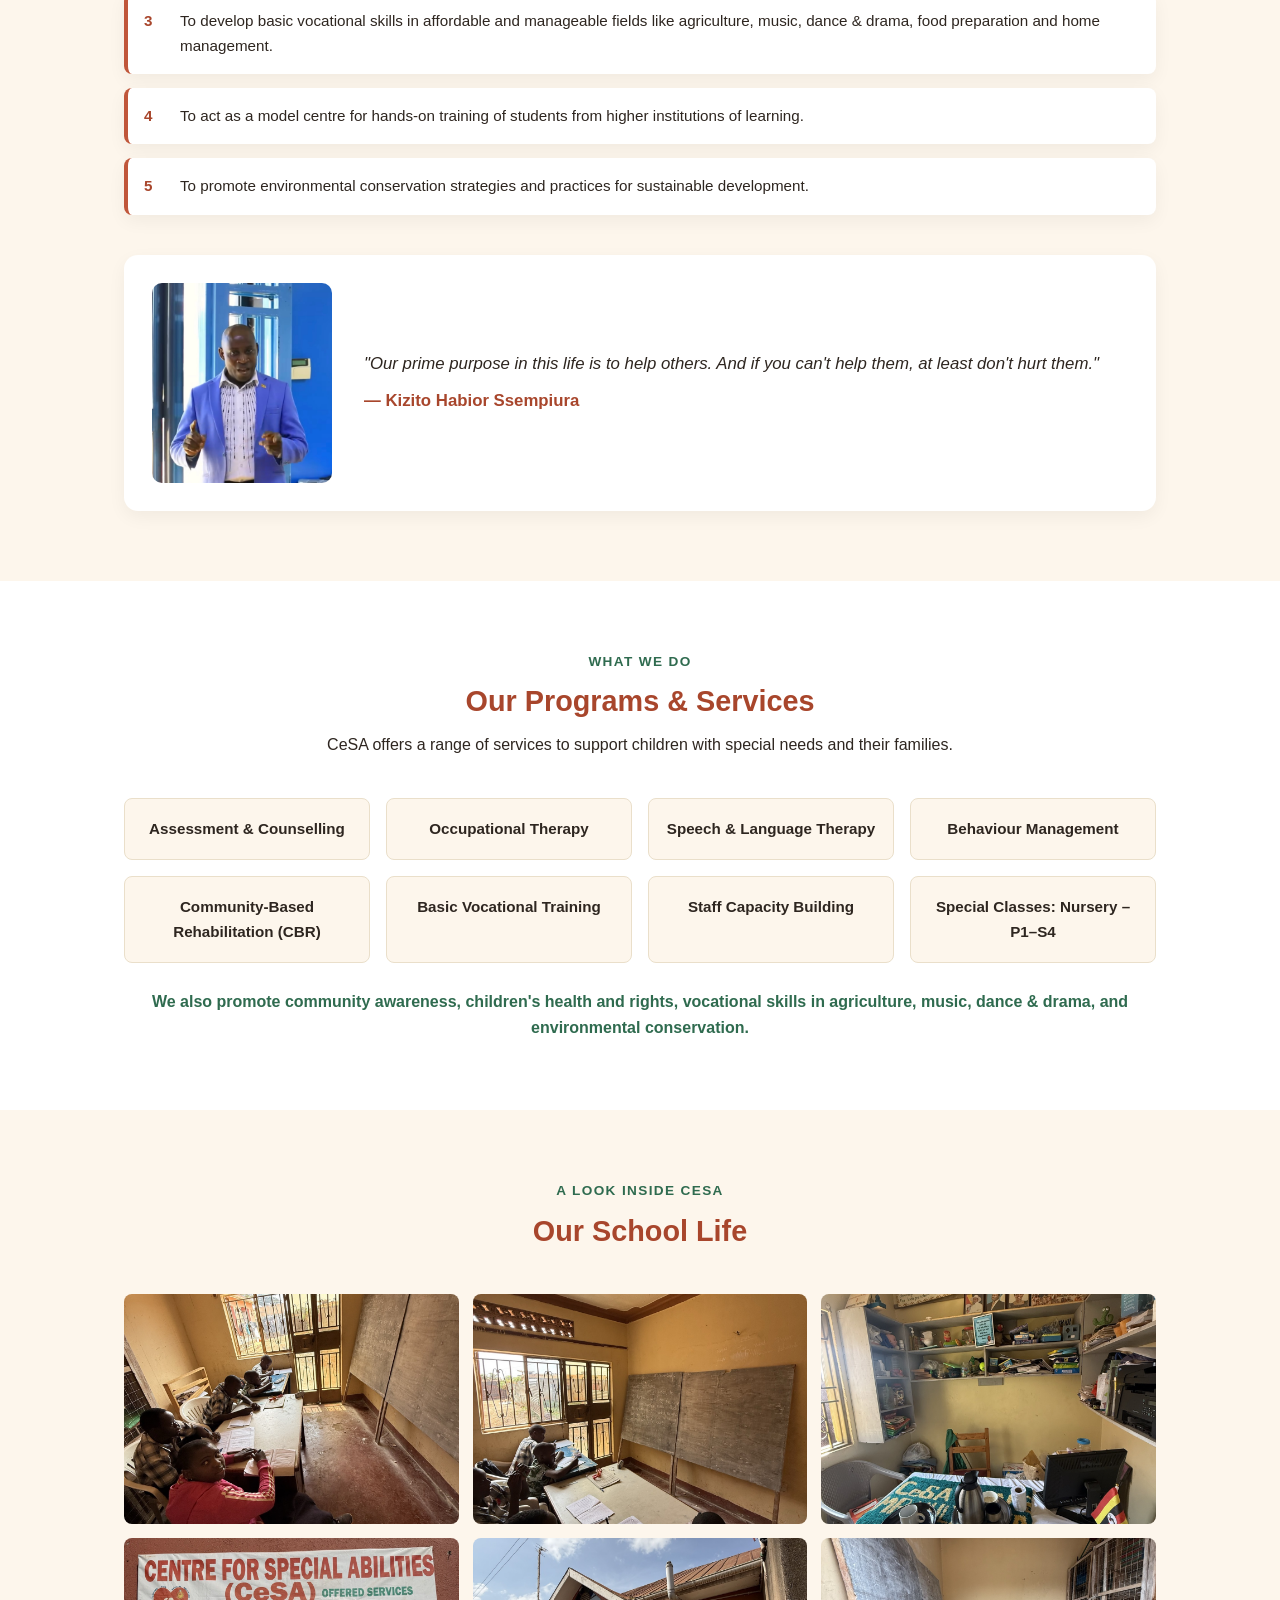
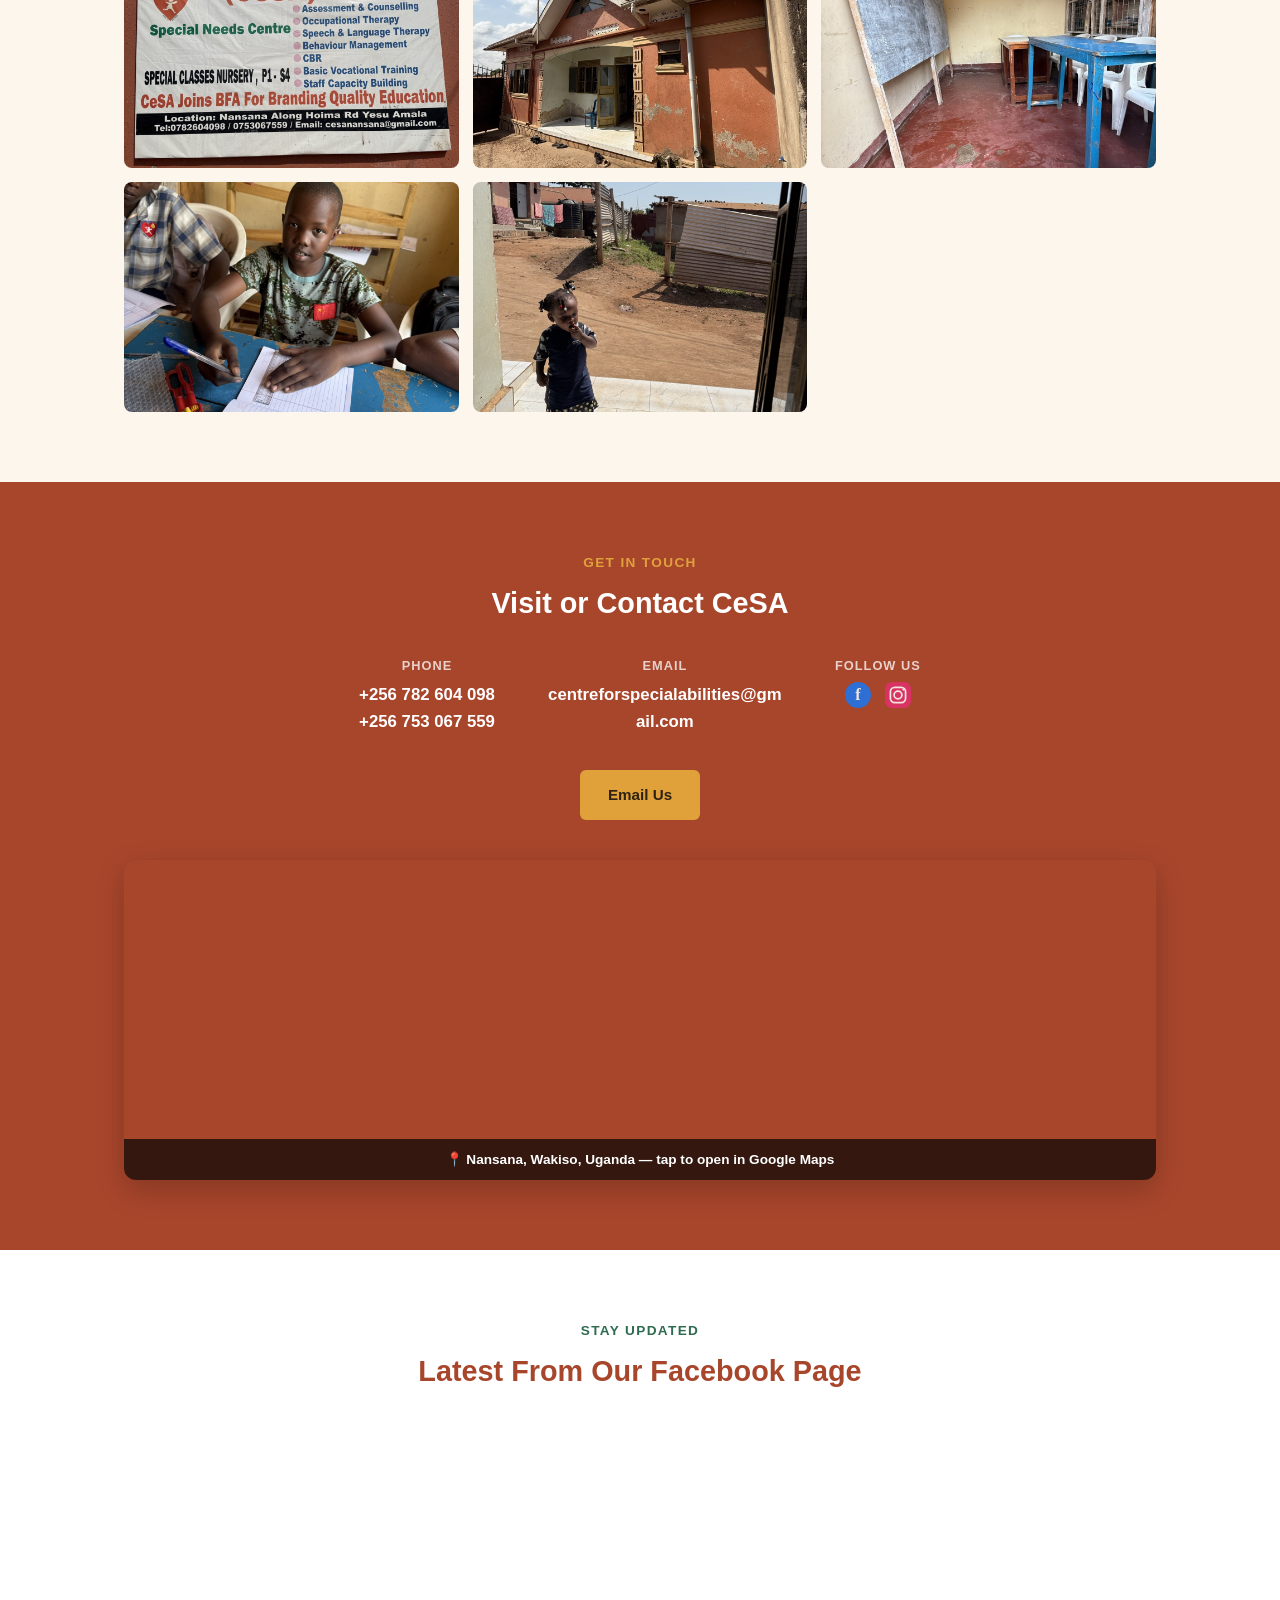
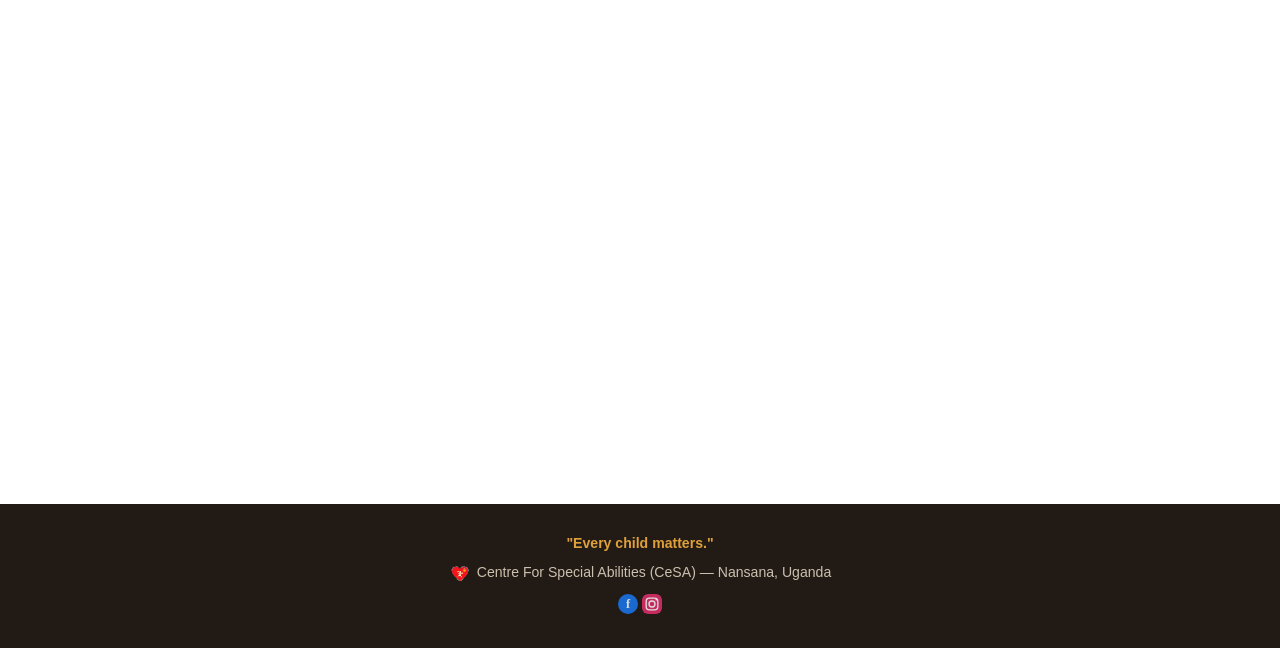
==== commit d09af495: "Add social icons, swap photos, and expand gallery - Replace Facebook text link with icon buttons (na" ====
--- a/index.html
+++ b/index.html
@@ -12,13 +12,22 @@
 <header>
   <nav class="nav">
     <a href="#top" class="logo"><img src="images/logo.png" alt="CeSA logo" class="logo-img"><span class="logo-full">CeSA — Centre For Special Abilities</span><span class="logo-short">CeSA</span></a>
-    <ul class="nav-links">
-      <li><a href="#about">About</a></li>
-      <li><a href="#services">Programs</a></li>
-      <li><a href="#gallery">Gallery</a></li>
-      <li><a href="#contact">Contact</a></li>
-      <li class="nav-fb"><a href="https://www.facebook.com/61562365375146/" target="_blank" rel="noopener">Facebook</a></li>
-    </ul>
+    <div class="nav-right">
+      <ul class="nav-links">
+        <li><a href="#about">About</a></li>
+        <li><a href="#services">Programs</a></li>
+        <li><a href="#gallery">Gallery</a></li>
+        <li><a href="#contact">Contact</a></li>
+      </ul>
+      <div class="nav-social">
+        <a class="social-icon" href="https://www.facebook.com/61562365375146/" target="_blank" rel="noopener" aria-label="CeSA on Facebook">
+          <svg viewBox="0 0 24 24" width="20" height="20" aria-hidden="true"><circle cx="12" cy="12" r="12" fill="#1877F2"/><text x="12" y="17" text-anchor="middle" font-family="Georgia, serif" font-size="15" font-weight="700" fill="#fff">f</text></svg>
+        </a>
+        <a class="social-icon" href="https://www.instagram.com/cesachildren/" target="_blank" rel="noopener" aria-label="CeSA on Instagram">
+          <svg viewBox="0 0 24 24" width="20" height="20" aria-hidden="true"><rect width="24" height="24" rx="6" fill="#E1306C"/><rect x="5" y="5" width="14" height="14" rx="4" fill="none" stroke="#fff" stroke-width="1.6"/><circle cx="12" cy="12" r="3.6" fill="none" stroke="#fff" stroke-width="1.6"/><circle cx="17" cy="7" r="1" fill="#fff"/></svg>
+        </a>
+      </div>
+    </div>
   </nav>
 </header>
 
@@ -35,7 +44,7 @@
 
 <section id="about">
   <div class="wrap about-grid">
-    <img src="images/about.jpg" alt="A student at CeSA working in his exercise book in class">
+    <img src="images/logo.png" alt="CeSA logo" class="about-logo">
     <div class="about-text">
       <div class="section-tag">About Us</div>
       <h2>Who We Are</h2>
@@ -89,7 +98,7 @@
     </ol>
 
     <div class="quote-block">
-      <img src="images/team-quote.jpg" alt="Kizito Habior Ssempiura, with a quote about helping others">
+      <img src="images/principal.jpg" alt="Kizito Habior Ssempiura">
       <blockquote>
         "Our prime purpose in this life is to help others. And if you can't help them, at least don't hurt them."
         <cite>— Kizito Habior Ssempiura</cite>
@@ -132,6 +141,8 @@
       <img src="images/gallery-4.jpg" alt="CeSA signboard listing services and contact information" onclick="openLightbox(3)">
       <img src="images/gallery-5.jpg" alt="Children and staff gathered outside the CeSA building" onclick="openLightbox(4)">
       <img src="images/gallery-6.jpg" alt="A classroom at CeSA with chalkboard and desks" onclick="openLightbox(5)">
+      <img src="images/about.jpg" alt="A student at CeSA working in his exercise book in class" onclick="openLightbox(6)">
+      <img src="images/gallery-7.jpg" alt="A child playing outside at CeSA" onclick="openLightbox(7)">
     </div>
   </div>
 </section>
@@ -151,8 +162,15 @@
         <a href="mailto:centreforspecialabilities@gmail.com">centreforspecialabilities@gmail.com</a>
       </div>
       <div class="contact-item">
-        <div class="label">Facebook</div>
-        <a href="https://www.facebook.com/61562365375146/" target="_blank" rel="noopener">@CentreForSpecialAbilities</a>
+        <div class="label">Follow Us</div>
+        <div class="social-row">
+          <a class="social-icon lg" href="https://www.facebook.com/61562365375146/" target="_blank" rel="noopener" aria-label="CeSA on Facebook">
+            <svg viewBox="0 0 24 24" width="26" height="26" aria-hidden="true"><circle cx="12" cy="12" r="12" fill="#1877F2"/><text x="12" y="17" text-anchor="middle" font-family="Georgia, serif" font-size="15" font-weight="700" fill="#fff">f</text></svg>
+          </a>
+          <a class="social-icon lg" href="https://www.instagram.com/cesachildren/" target="_blank" rel="noopener" aria-label="CeSA on Instagram">
+            <svg viewBox="0 0 24 24" width="26" height="26" aria-hidden="true"><rect width="24" height="24" rx="6" fill="#E1306C"/><rect x="5" y="5" width="14" height="14" rx="4" fill="none" stroke="#fff" stroke-width="1.6"/><circle cx="12" cy="12" r="3.6" fill="none" stroke="#fff" stroke-width="1.6"/><circle cx="17" cy="7" r="1" fill="#fff"/></svg>
+          </a>
+        </div>
       </div>
     </div>
     <a href="mailto:centreforspecialabilities@gmail.com" class="btn">Email Us</a>
@@ -183,7 +201,14 @@
 <footer>
   <div class="slogan">"Every child matters."</div>
   <div><img src="images/logo.png" alt="CeSA logo" class="footer-logo">Centre For Special Abilities (CeSA) — Nansana, Uganda</div>
-  <div class="footer-links"><a href="https://www.facebook.com/61562365375146/" target="_blank" rel="noopener">Facebook</a></div>
+  <div class="footer-links">
+    <a class="social-icon" href="https://www.facebook.com/61562365375146/" target="_blank" rel="noopener" aria-label="CeSA on Facebook">
+      <svg viewBox="0 0 24 24" width="20" height="20" aria-hidden="true"><circle cx="12" cy="12" r="12" fill="#1877F2"/><text x="12" y="17" text-anchor="middle" font-family="Georgia, serif" font-size="15" font-weight="700" fill="#fff">f</text></svg>
+    </a>
+    <a class="social-icon" href="https://www.instagram.com/cesachildren/" target="_blank" rel="noopener" aria-label="CeSA on Instagram">
+      <svg viewBox="0 0 24 24" width="20" height="20" aria-hidden="true"><rect width="24" height="24" rx="6" fill="#E1306C"/><rect x="5" y="5" width="14" height="14" rx="4" fill="none" stroke="#fff" stroke-width="1.6"/><circle cx="12" cy="12" r="3.6" fill="none" stroke="#fff" stroke-width="1.6"/><circle cx="17" cy="7" r="1" fill="#fff"/></svg>
+    </a>
+  </div>
 </footer>
 
 <div class="overlay" id="detail-modal">
@@ -263,7 +288,9 @@
     'images/gallery-3.jpg',
     'images/gallery-4.jpg',
     'images/gallery-5.jpg',
-    'images/gallery-6.jpg'
+    'images/gallery-6.jpg',
+    'images/about.jpg',
+    'images/gallery-7.jpg'
   ];
   let lightboxIndex = 0;
 
--- a/style.css
+++ b/style.css
@@ -77,6 +77,11 @@
   margin-right: 6px;
 }
 
+.nav-right {
+  display: flex;
+  align-items: center;
+}
+
 .nav-links {
   display: flex;
   gap: 22px;
@@ -96,6 +101,35 @@
 
 .nav-links a:hover {
   color: var(--terracotta-dark);
+}
+
+.nav-social {
+  display: flex;
+  gap: 10px;
+  margin-left: 22px;
+}
+
+.social-icon {
+  display: inline-flex;
+  opacity: 0.85;
+  transition: opacity 0.2s ease, transform 0.2s ease;
+}
+
+.social-icon:hover {
+  opacity: 1;
+  transform: translateY(-2px);
+}
+
+.social-icon svg {
+  display: block;
+  border-radius: 6px;
+}
+
+.social-row {
+  display: flex;
+  gap: 14px;
+  justify-content: center;
+  margin-top: 4px;
 }
 
 /* Hero */
@@ -205,6 +239,14 @@
   width: 100%;
   border-radius: 10px;
   box-shadow: 0 12px 30px rgba(0, 0, 0, 0.15);
+}
+
+.about-grid .about-logo {
+  width: 100%;
+  max-width: 260px;
+  margin: 0 auto;
+  display: block;
+  box-shadow: none;
 }
 
 .about-text h2 {
@@ -325,9 +367,8 @@
 
 .quote-block img {
   width: 180px;
-  height: 220px;
-  object-fit: contain;
-  background: var(--cream);
+  height: 200px;
+  object-fit: cover;
   border-radius: 10px;
   flex-shrink: 0;
 }
@@ -667,7 +708,7 @@
   .logo-full {
     display: none;
   }
-  .nav-fb {
+  .nav-social {
     display: none;
   }
   .logo-short {
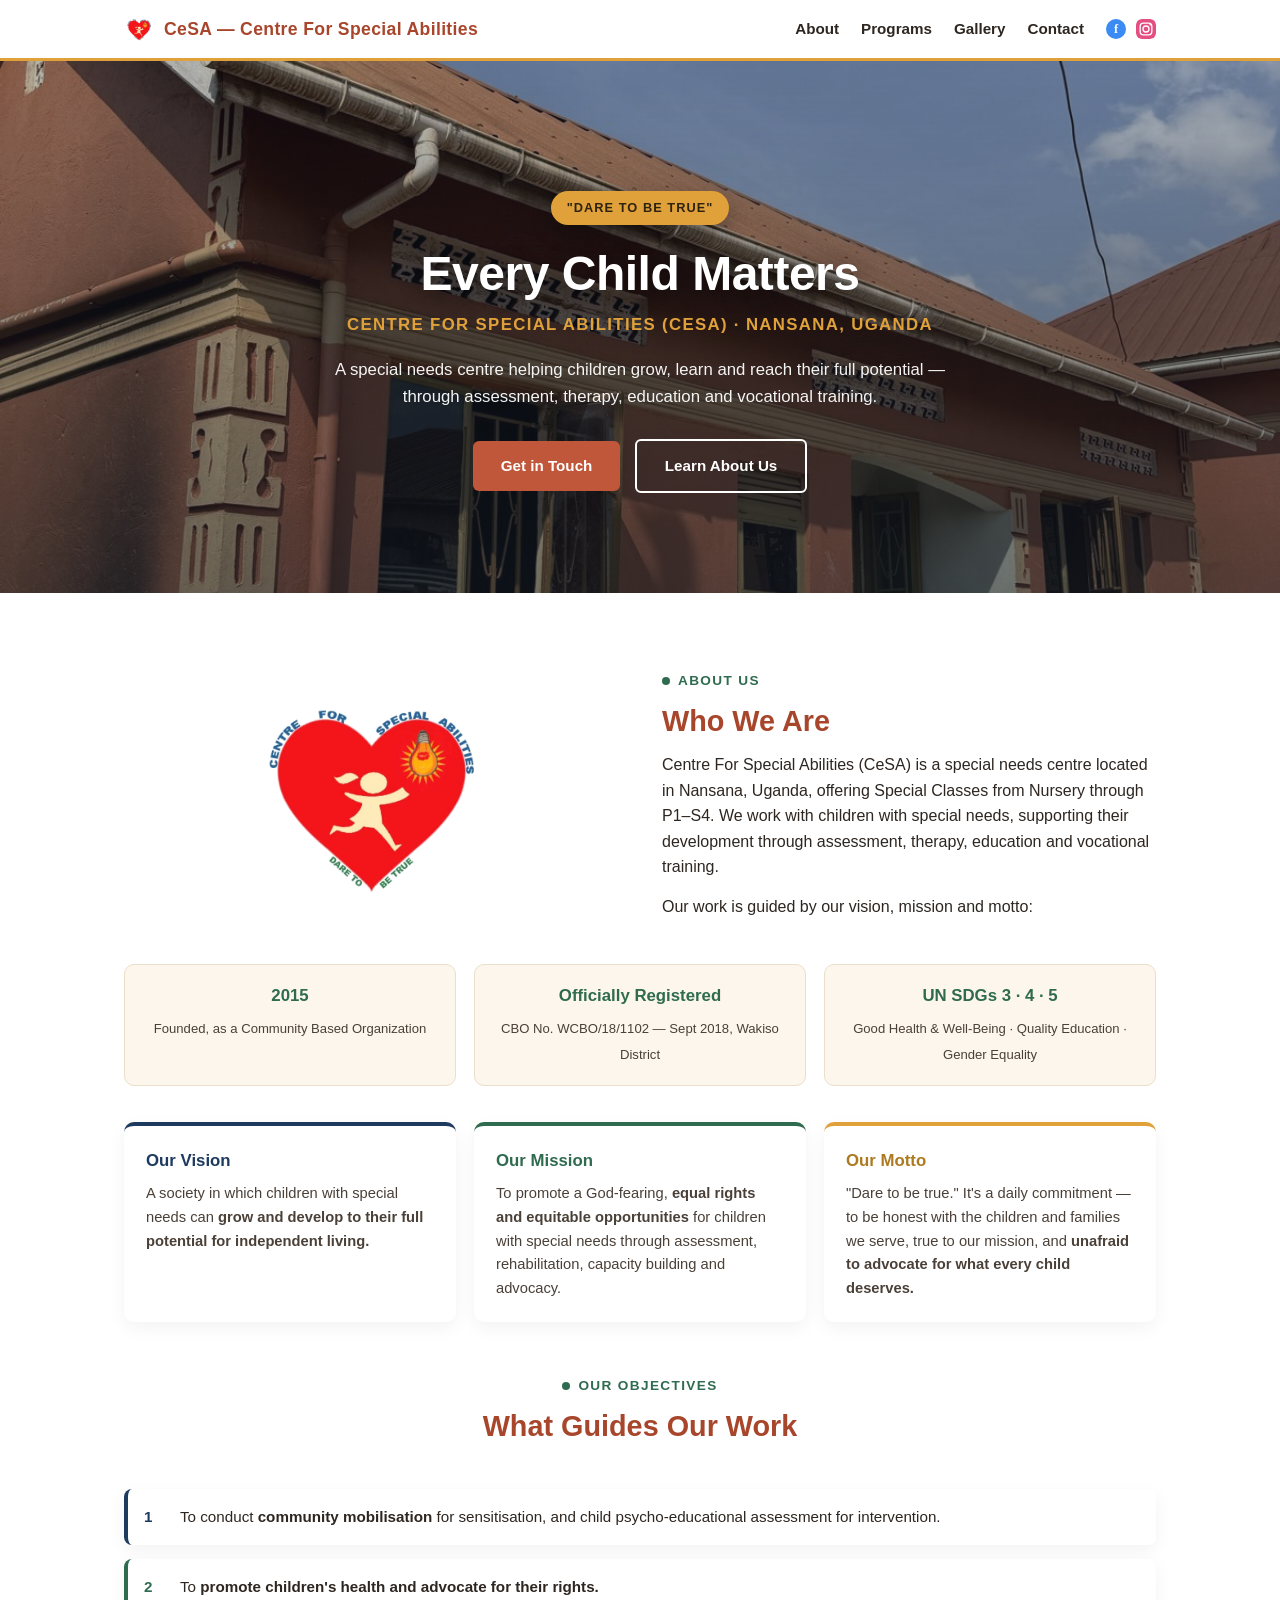
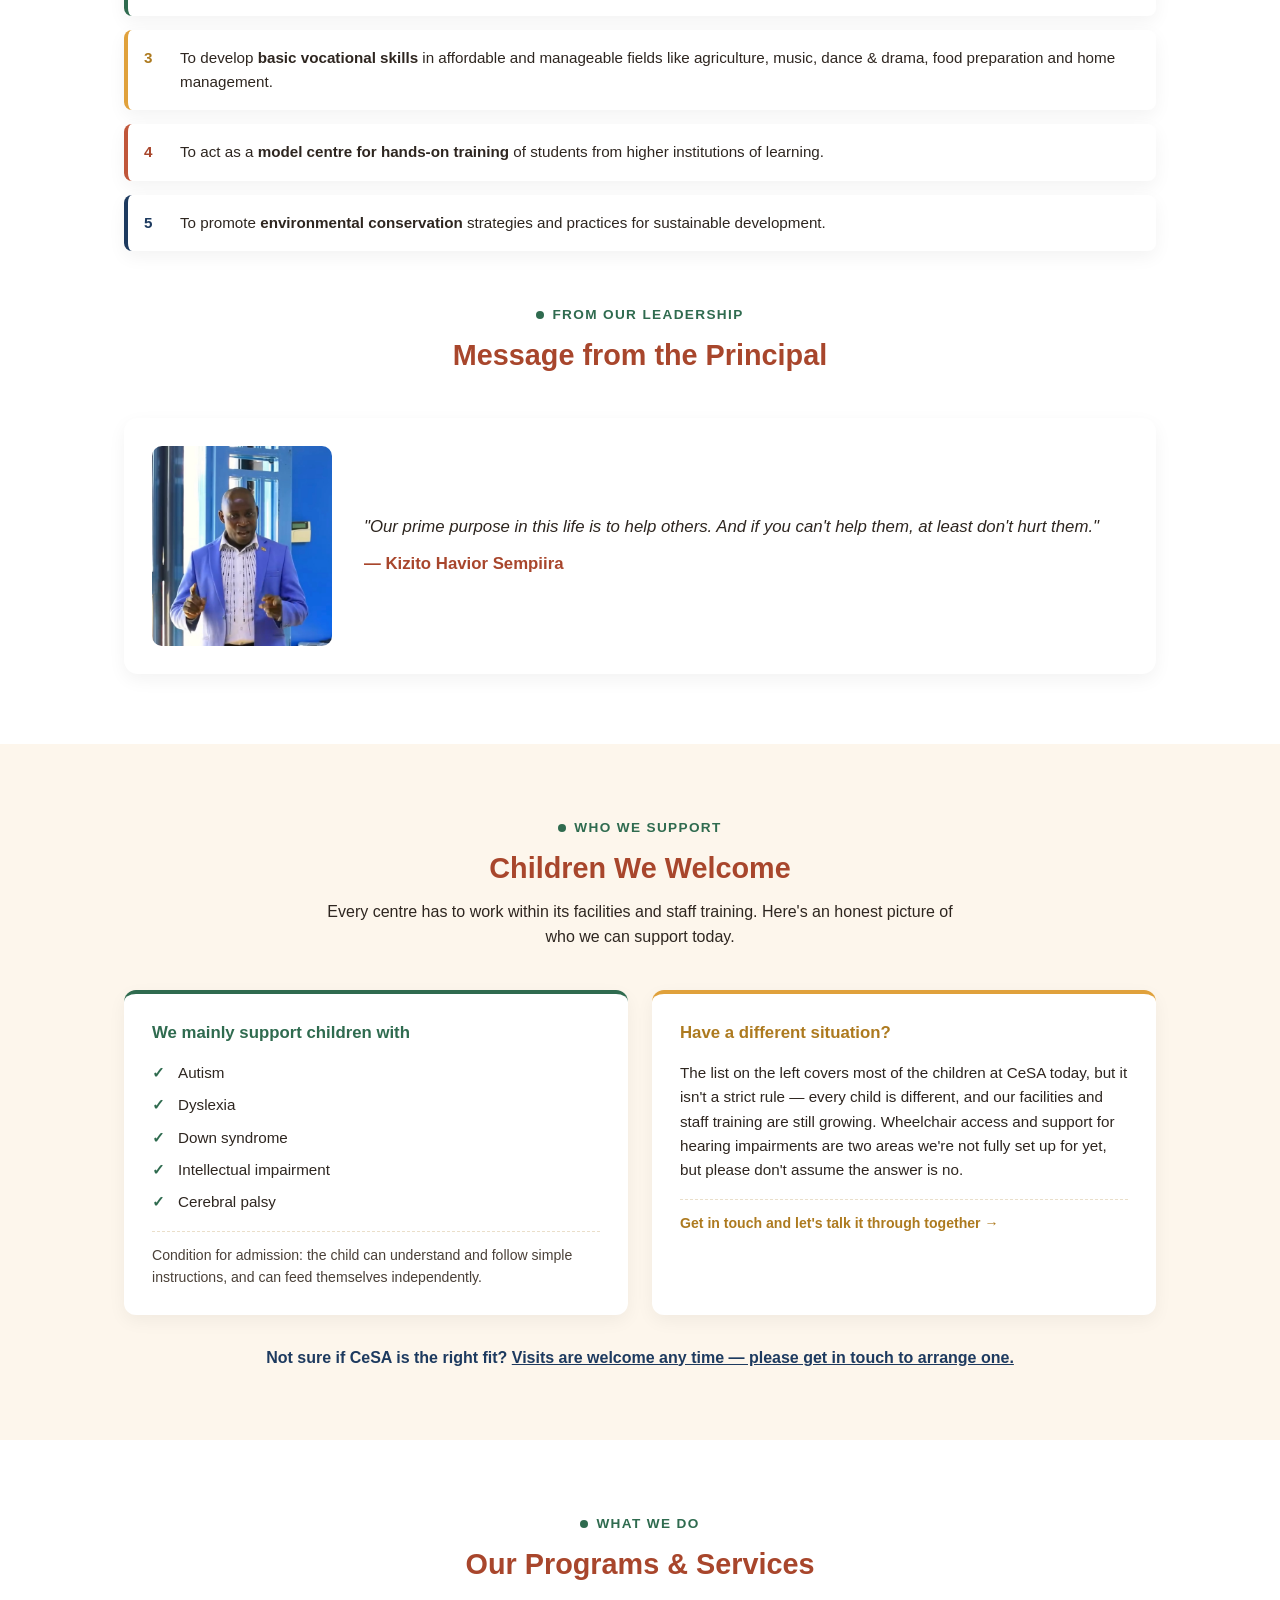
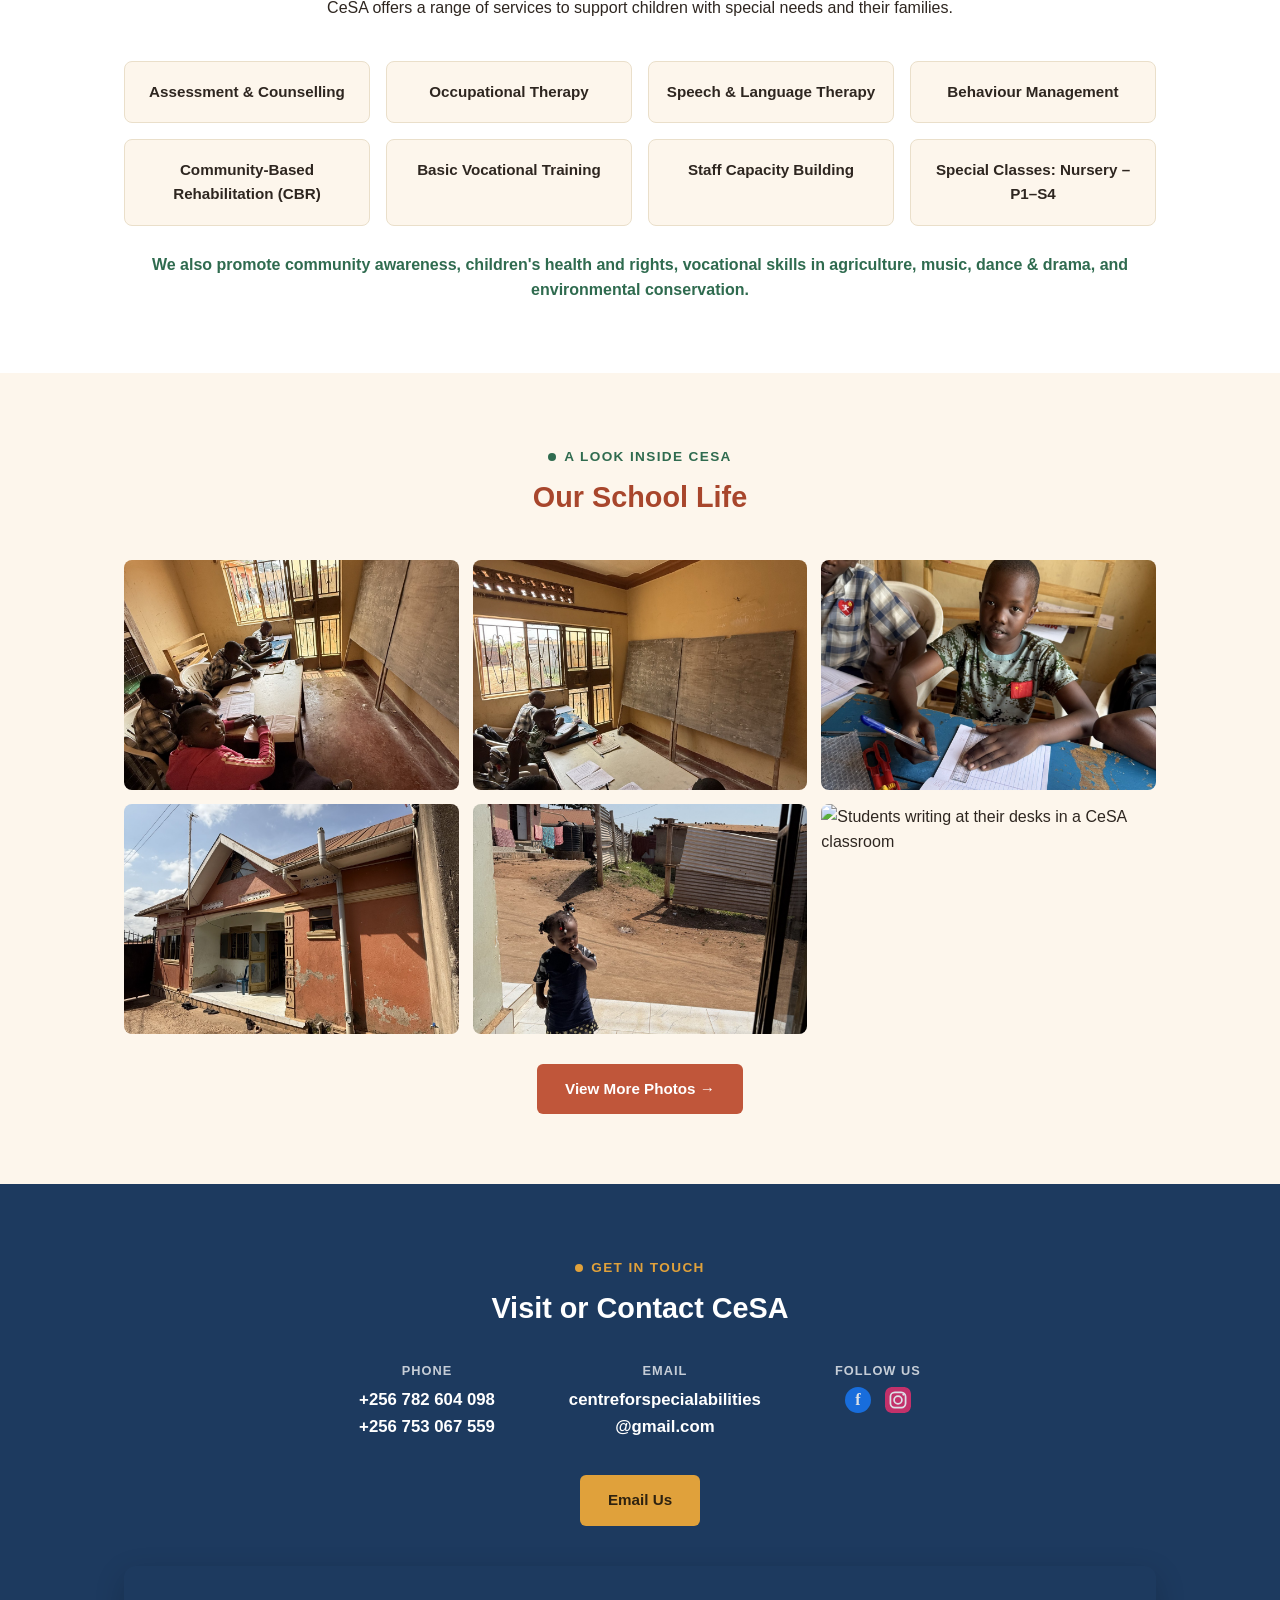
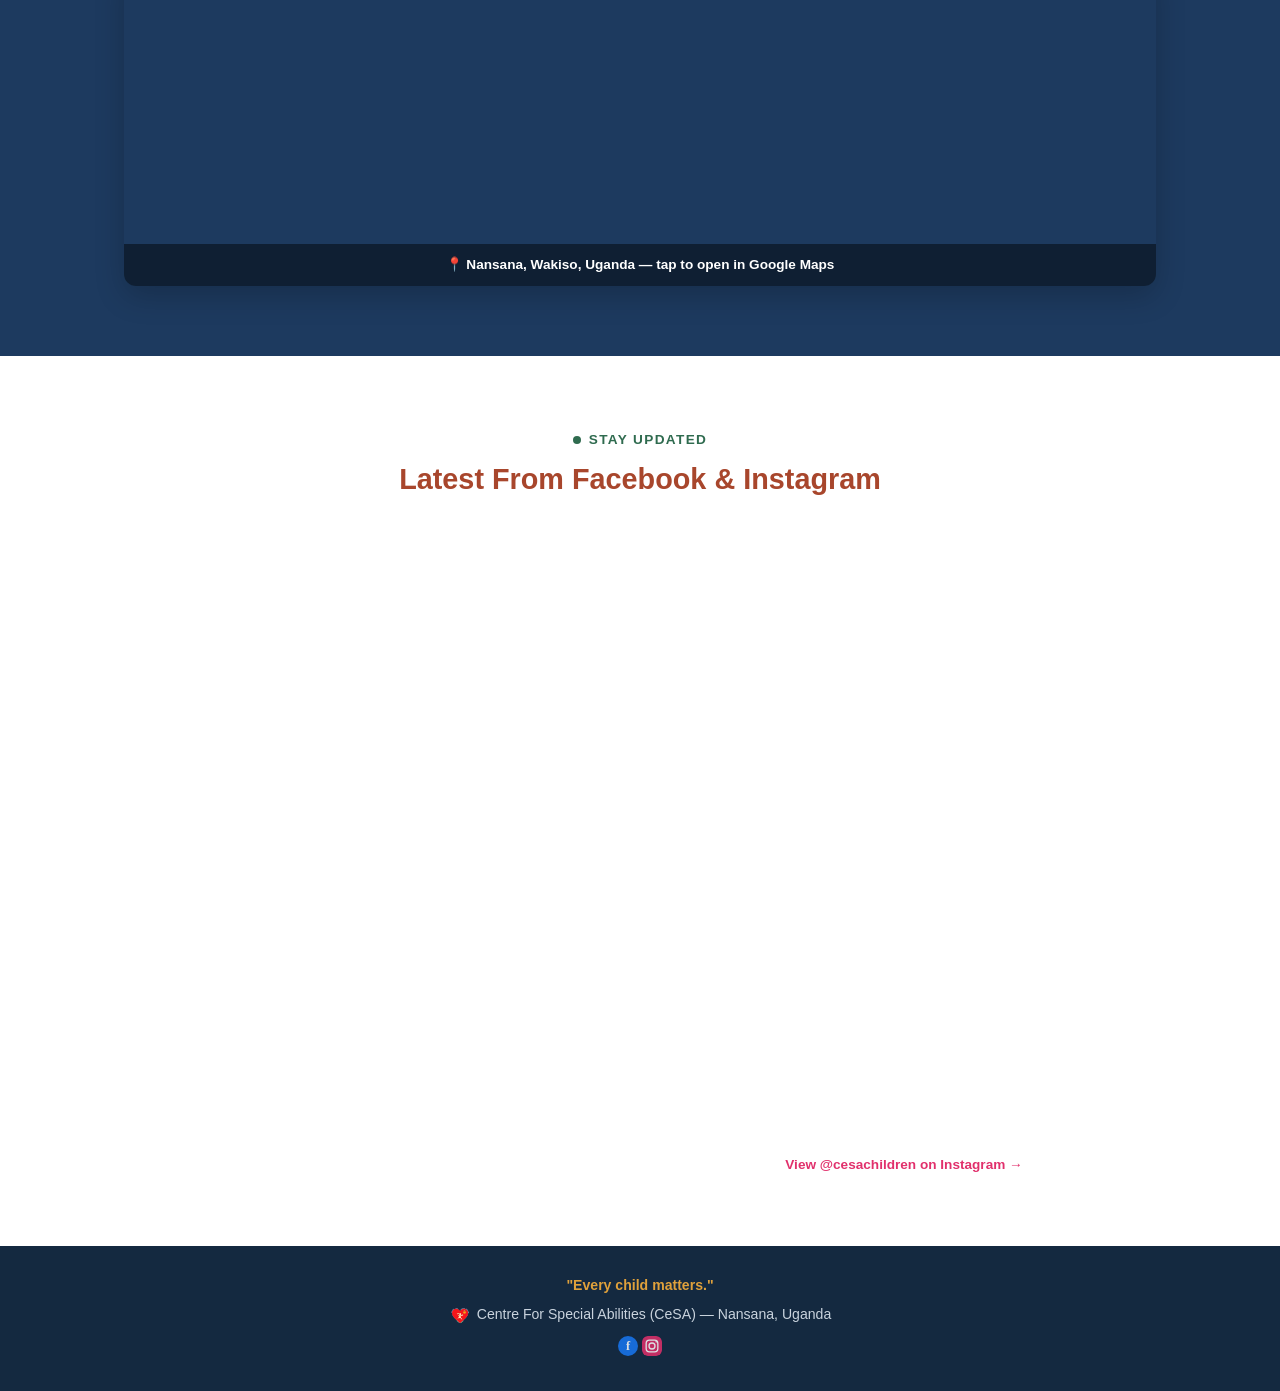
==== commit b009d723: "Soften admissions tone, simplify motto card, fix map locale, embed real Instagram feed - Reframe "wh" ====
--- a/index.html
+++ b/index.html
@@ -34,9 +34,9 @@
 <section class="hero" id="top">
   <div class="wrap">
     <span class="motto">"Dare to be true"</span>
-    <h1>Centre For Special Abilities (CeSA)</h1>
-    <div class="sub">Nansana, Uganda</div>
-    <p class="lead">A special needs centre helping children with special needs grow, learn and reach their full potential — because every child matters.</p>
+    <h1>Every Child Matters</h1>
+    <div class="sub">Centre For Special Abilities (CeSA) · Nansana, Uganda</div>
+    <p class="lead">A special needs centre helping children grow, learn and reach their full potential — through assessment, therapy, education and vocational training.</p>
     <a href="#contact" class="btn">Get in Touch</a>
     <a href="#about" class="btn outline">Learn About Us</a>
   </div>
@@ -71,16 +71,15 @@
   <div class="wrap cards">
     <div class="card">
       <h3>Our Vision</h3>
-      <p>A society in which children with special needs can grow and develop to their full potential for independent living.</p>
+      <p>A society in which children with special needs can <strong>grow and develop to their full potential for independent living.</strong></p>
     </div>
     <div class="card">
       <h3>Our Mission</h3>
-      <p>To promote a God-fearing, equal rights and equitable opportunities for children with special needs through assessment, rehabilitation, capacity building and advocacy.</p>
-    </div>
-    <div class="card clickable" onclick="openDetail('motto')">
+      <p>To promote a God-fearing, <strong>equal rights and equitable opportunities</strong> for children with special needs through assessment, rehabilitation, capacity building and advocacy.</p>
+    </div>
+    <div class="card">
       <h3>Our Motto</h3>
-      <p>"Dare to be true." We act with honesty and commitment in everything we do for the children and families we serve.</p>
-      <span class="card-more">Read more →</span>
+      <p>"Dare to be true." It's a daily commitment — to be honest with the children and families we serve, true to our mission, and <strong>unafraid to advocate for what every child deserves.</strong></p>
     </div>
   </div>
 
@@ -90,20 +89,53 @@
       <h2>What Guides Our Work</h2>
     </div>
     <ol class="objectives-list">
-      <li>To conduct community mobilisation for sensitisation, and child psycho-educational assessment for intervention.</li>
-      <li>To promote children's health and advocate for their rights.</li>
-      <li>To develop basic vocational skills in affordable and manageable fields like agriculture, music, dance &amp; drama, food preparation and home management.</li>
-      <li>To act as a model centre for hands-on training of students from higher institutions of learning.</li>
-      <li>To promote environmental conservation strategies and practices for sustainable development.</li>
+      <li>To conduct <strong>community mobilisation</strong> for sensitisation, and child psycho-educational assessment for intervention.</li>
+      <li>To <strong>promote children's health and advocate for their rights.</strong></li>
+      <li>To develop <strong>basic vocational skills</strong> in affordable and manageable fields like agriculture, music, dance &amp; drama, food preparation and home management.</li>
+      <li>To act as a <strong>model centre for hands-on training</strong> of students from higher institutions of learning.</li>
+      <li>To promote <strong>environmental conservation</strong> strategies and practices for sustainable development.</li>
     </ol>
 
+    <div class="section-head" style="margin-top:50px;">
+      <div class="section-tag">From Our Leadership</div>
+      <h2>Message from the Principal</h2>
+    </div>
     <div class="quote-block">
-      <img src="images/principal.jpg" alt="Kizito Habior Ssempiura">
+      <img src="images/principal.jpg" alt="Kizito Havior Sempiira">
       <blockquote>
         "Our prime purpose in this life is to help others. And if you can't help them, at least don't hurt them."
-        <cite>— Kizito Habior Ssempiura</cite>
+        <cite>— Kizito Havior Sempiira</cite>
       </blockquote>
     </div>
+  </div>
+</section>
+
+<section class="who-we-support" id="support">
+  <div class="wrap">
+    <div class="section-head">
+      <div class="section-tag">Who We Support</div>
+      <h2>Children We Welcome</h2>
+      <p>Every centre has to work within its facilities and staff training. Here's an honest picture of who we can support today.</p>
+    </div>
+    <div class="support-grid">
+      <div class="support-col welcome">
+        <h3>We mainly support children with</h3>
+        <ul>
+          <li>Autism</li>
+          <li>Dyslexia</li>
+          <li>Down syndrome</li>
+          <li>Intellectual impairment</li>
+          <li>Cerebral palsy</li>
+        </ul>
+        <div class="support-condition">Condition for admission: the child can understand and follow simple instructions, and can feed themselves independently.</div>
+      </div>
+      <div class="support-col limited">
+        <h3>Have a different situation?</h3>
+        <p>The list on the left covers most of the children at CeSA today, but it isn't a strict rule — every child is different, and our facilities and staff training are still growing. Wheelchair access and support for hearing impairments are two areas we're not fully set up for yet, but please don't assume the answer is no.</p>
+        <div class="support-condition"><a href="#contact">Get in touch and let's talk it through together →</a></div>
+      </div>
+    </div>
+    <p class="support-note">Not sure if CeSA is the right fit? <a href="#contact">Visits are welcome any time — please get in touch to arrange one.</a></p>
   </div>
 </section>
 
@@ -137,12 +169,13 @@
     <div class="gallery-grid">
       <img src="images/gallery-1.jpg" alt="Children studying together at a classroom desk at CeSA" onclick="openLightbox(0)">
       <img src="images/gallery-2.jpg" alt="Students in a CeSA classroom" onclick="openLightbox(1)">
-      <img src="images/gallery-3.jpg" alt="A student writing in his exercise book at CeSA" onclick="openLightbox(2)">
-      <img src="images/gallery-4.jpg" alt="CeSA signboard listing services and contact information" onclick="openLightbox(3)">
-      <img src="images/gallery-5.jpg" alt="Children and staff gathered outside the CeSA building" onclick="openLightbox(4)">
-      <img src="images/gallery-6.jpg" alt="A classroom at CeSA with chalkboard and desks" onclick="openLightbox(5)">
-      <img src="images/about.jpg" alt="A student at CeSA working in his exercise book in class" onclick="openLightbox(6)">
-      <img src="images/gallery-7.jpg" alt="A child playing outside at CeSA" onclick="openLightbox(7)">
+      <img src="images/about.jpg" alt="A student at CeSA working in his exercise book in class" onclick="openLightbox(2)">
+      <img src="images/gallery-5.jpg" alt="Children and staff gathered outside the CeSA building" onclick="openLightbox(3)">
+      <img src="images/gallery-7.jpg" alt="A child playing outside at CeSA" onclick="openLightbox(4)">
+      <img src="images/gallery-8.jpg" alt="Students writing at their desks in a CeSA classroom" onclick="openLightbox(5)">
+    </div>
+    <div class="gallery-cta">
+      <a href="gallery.html" class="btn">View More Photos →</a>
     </div>
   </div>
 </section>
@@ -159,7 +192,7 @@
       </div>
       <div class="contact-item">
         <div class="label">Email</div>
-        <a href="mailto:centreforspecialabilities@gmail.com">centreforspecialabilities@gmail.com</a>
+        <a href="mailto:centreforspecialabilities@gmail.com">centreforspecialabilities<wbr>@gmail.com</a>
       </div>
       <div class="contact-item">
         <div class="label">Follow Us</div>
@@ -177,7 +210,7 @@
 
     <div class="map-wrap">
       <a href="https://maps.app.goo.gl/XShxT3qjMb3fhJN29" target="_blank" rel="noopener" class="map-embed" aria-label="Open Nansana, Wakiso, Uganda in Google Maps">
-        <iframe src="https://www.google.com/maps?q=Nansana,Wakiso,Uganda&output=embed" loading="lazy" tabindex="-1"></iframe>
+        <iframe src="https://www.google.com/maps?q=Nansana,Wakiso,Uganda&output=embed&hl=en" loading="lazy" tabindex="-1"></iframe>
         <span class="map-overlay">📍 Nansana, Wakiso, Uganda — tap to open in Google Maps</span>
       </a>
     </div>
@@ -188,12 +221,18 @@
   <div class="wrap">
     <div class="section-head">
       <div class="section-tag">Stay Updated</div>
-      <h2>Latest From Our Facebook Page</h2>
-    </div>
-    <div class="fb-embed-wrap">
-      <iframe src="https://www.facebook.com/plugins/page.php?href=https%3A%2F%2Fwww.facebook.com%2F61562365375146%2F&tabs=timeline&width=500&height=600&small_header=false&adapt_container_width=true&hide_cover=false&show_facepile=false"
-        width="500" height="600" style="border:none;overflow:hidden;max-width:100%;" scrolling="no" frameborder="0" allowfullscreen="true"
-        allow="autoplay; clipboard-write; encrypted-media; picture-in-picture; web-share" loading="lazy"></iframe>
+      <h2>Latest From Facebook &amp; Instagram</h2>
+    </div>
+    <div class="news-grid">
+      <div class="fb-embed-wrap">
+        <iframe src="https://www.facebook.com/plugins/page.php?href=https%3A%2F%2Fwww.facebook.com%2F61562365375146%2F&tabs=timeline&width=500&height=600&small_header=false&adapt_container_width=true&hide_cover=false&show_facepile=false"
+          width="500" height="600" style="border:none;overflow:hidden;max-width:100%;" scrolling="no" frameborder="0" allowfullscreen="true"
+          allow="autoplay; clipboard-write; encrypted-media; picture-in-picture; web-share" loading="lazy"></iframe>
+      </div>
+      <div class="ig-embed-wrap">
+        <iframe src="https://www.instagram.com/cesachildren/embed" width="350" height="600" style="border:none;overflow:hidden;max-width:100%;" scrolling="no" frameborder="0" allowtransparency="true" loading="lazy"></iframe>
+        <a class="ig-fallback" href="https://www.instagram.com/cesachildren/" target="_blank" rel="noopener">View @cesachildren on Instagram →</a>
+      </div>
     </div>
   </div>
 </section>
@@ -229,10 +268,6 @@
 
 <script>
   const SERVICE_DETAILS = {
-    motto: {
-      title: 'Our Motto — "Dare to be true"',
-      text: 'Our motto is a daily commitment: to be honest with the children and families we serve, true to our mission, and unafraid to advocate for what every child deserves.'
-    },
     assessment: {
       title: 'Assessment & Counselling',
       text: 'Every child begins with a child psycho-educational assessment to understand their needs and abilities, followed by ongoing counselling for the child and their family to guide the right support plan.'
@@ -285,12 +320,10 @@
   const GALLERY_IMAGES = [
     'images/gallery-1.jpg',
     'images/gallery-2.jpg',
-    'images/gallery-3.jpg',
-    'images/gallery-4.jpg',
+    'images/about.jpg',
     'images/gallery-5.jpg',
-    'images/gallery-6.jpg',
-    'images/about.jpg',
-    'images/gallery-7.jpg'
+    'images/gallery-7.jpg',
+    'images/gallery-8.jpg'
   ];
   let lightboxIndex = 0;
 
--- a/style.css
+++ b/style.css
@@ -5,6 +5,9 @@
   --ink: #2e2620;
   --green: #2f6b4f;
   --gold: #e0a13b;
+  --gold-dark: #ad7a1f;
+  --navy: #1d3a5f;
+  --navy-dark: #142940;
 }
 
 * {
@@ -15,13 +18,15 @@
 
 html {
   scroll-behavior: smooth;
+  overflow-x: hidden;
 }
 
 body {
   font-family: -apple-system, "Helvetica Neue", Arial, sans-serif;
   color: var(--ink);
-  background: var(--cream);
+  background: #fff;
   line-height: 1.6;
+  overflow-x: hidden;
 }
 
 a {
@@ -39,8 +44,8 @@
   position: sticky;
   top: 0;
   z-index: 10;
-  background: var(--cream);
-  border-bottom: 3px solid var(--terracotta);
+  background: #fff;
+  border-bottom: 3px solid var(--gold);
 }
 
 .nav {
@@ -135,9 +140,9 @@
 /* Hero */
 .hero {
   position: relative;
-  background: linear-gradient(rgba(30, 20, 15, 0.55), rgba(30, 20, 15, 0.45)), url("images/hero.jpg") center 65% / cover no-repeat;
+  background: linear-gradient(180deg, rgba(20, 28, 38, 0.3) 0%, rgba(20, 28, 38, 0.6) 100%), url("images/hero.jpg") center 40% / cover no-repeat;
   color: #fff;
-  padding: 110px 24px 90px;
+  padding: 130px 24px 100px;
   text-align: center;
 }
 
@@ -149,22 +154,28 @@
   font-size: 0.8rem;
   letter-spacing: 0.08em;
   text-transform: uppercase;
-  padding: 6px 14px;
+  padding: 7px 16px;
   border-radius: 20px;
-  margin-bottom: 18px;
+  margin-bottom: 22px;
+  box-shadow: 0 8px 20px rgba(0, 0, 0, 0.25);
 }
 
 .hero h1 {
-  font-size: 2.4rem;
-  font-weight: 800;
-  margin-bottom: 6px;
+  font-size: 3rem;
+  font-weight: 900;
+  letter-spacing: -0.01em;
+  line-height: 1.14;
+  margin-bottom: 10px;
+  text-shadow: 0 3px 22px rgba(0, 0, 0, 0.45);
 }
 
 .hero .sub {
   font-size: 1.05rem;
-  font-weight: 500;
-  opacity: 0.95;
-  margin-bottom: 8px;
+  font-weight: 800;
+  letter-spacing: 0.08em;
+  text-transform: uppercase;
+  color: var(--gold);
+  margin-bottom: 10px;
 }
 
 .hero p.lead {
@@ -219,6 +230,19 @@
   letter-spacing: 0.1em;
   text-transform: uppercase;
   margin-bottom: 6px;
+  display: inline-flex;
+  align-items: center;
+  gap: 8px;
+}
+
+.section-tag::before {
+  content: "";
+  width: 8px;
+  height: 8px;
+  border-radius: 50%;
+  background: currentColor;
+  display: inline-block;
+  flex-shrink: 0;
 }
 
 .section-head {
@@ -301,27 +325,33 @@
   color: var(--terracotta-dark);
 }
 
+.card:nth-of-type(1) {
+  border-top-color: var(--navy);
+}
+
+.card:nth-of-type(1) h3 {
+  color: var(--navy);
+}
+
+.card:nth-of-type(2) {
+  border-top-color: var(--green);
+}
+
+.card:nth-of-type(2) h3 {
+  color: var(--green);
+}
+
+.card:nth-of-type(3) {
+  border-top-color: var(--gold);
+}
+
+.card:nth-of-type(3) h3 {
+  color: var(--gold-dark);
+}
+
 .card p {
   font-size: 0.92rem;
   color: #4a4038;
-}
-
-.card.clickable {
-  cursor: pointer;
-  transition: transform 0.2s ease, box-shadow 0.2s ease;
-}
-
-.card.clickable:hover {
-  transform: translateY(-3px);
-  box-shadow: 0 10px 24px rgba(0, 0, 0, 0.1);
-}
-
-.card-more {
-  display: inline-block;
-  margin-top: 10px;
-  font-size: 0.82rem;
-  font-weight: 700;
-  color: var(--terracotta);
 }
 
 /* Objectives */
@@ -353,6 +383,13 @@
   font-weight: 800;
 }
 
+.objectives-list li:nth-child(4n+1) { border-left-color: var(--navy); }
+.objectives-list li:nth-child(4n+1)::before { color: var(--navy); }
+.objectives-list li:nth-child(4n+2) { border-left-color: var(--green); }
+.objectives-list li:nth-child(4n+2)::before { color: var(--green); }
+.objectives-list li:nth-child(4n+3) { border-left-color: var(--gold); }
+.objectives-list li:nth-child(4n+3)::before { color: var(--gold-dark); }
+
 /* Quote block */
 .quote-block {
   display: flex;
@@ -385,6 +422,99 @@
   font-style: normal;
   font-weight: 700;
   color: var(--terracotta-dark);
+}
+
+/* Who We Support */
+.who-we-support {
+  background: var(--cream);
+}
+
+.support-grid {
+  display: grid;
+  grid-template-columns: 1fr 1fr;
+  gap: 24px;
+  margin-top: 36px;
+}
+
+.support-col {
+  background: #fff;
+  border-radius: 12px;
+  padding: 26px 28px;
+  box-shadow: 0 6px 18px rgba(0, 0, 0, 0.05);
+}
+
+.support-col.welcome {
+  border-top: 4px solid var(--green);
+}
+
+.support-col.limited {
+  border-top: 4px solid var(--gold);
+}
+
+.support-col h3 {
+  font-size: 1.05rem;
+  margin-bottom: 14px;
+}
+
+.support-col.welcome h3 {
+  color: var(--green);
+}
+
+.support-col.limited h3 {
+  color: var(--gold-dark);
+}
+
+.support-col ul {
+  list-style: none;
+  display: grid;
+  gap: 8px;
+  font-size: 0.95rem;
+}
+
+.support-col li {
+  padding-left: 26px;
+  position: relative;
+}
+
+.support-col.welcome li::before {
+  content: "✓";
+  position: absolute;
+  left: 0;
+  color: var(--green);
+  font-weight: 800;
+}
+
+.support-col.limited p {
+  font-size: 0.95rem;
+}
+
+.support-condition {
+  margin-top: 16px;
+  font-size: 0.88rem;
+  color: #4a4038;
+  border-top: 1px dashed #eadfca;
+  padding-top: 12px;
+}
+
+.support-condition a {
+  color: var(--gold-dark);
+  font-weight: 700;
+  text-decoration: none;
+}
+
+.support-condition a:hover {
+  text-decoration: underline;
+}
+
+.support-note {
+  text-align: center;
+  margin-top: 30px;
+  font-weight: 700;
+  color: var(--navy);
+}
+
+.support-note a {
+  text-decoration: underline;
 }
 
 /* Services */
@@ -426,6 +556,11 @@
 }
 
 /* Gallery */
+#gallery,
+#full-gallery {
+  background: var(--cream);
+}
+
 .gallery-grid {
   display: grid;
   grid-template-columns: repeat(3, 1fr);
@@ -446,9 +581,40 @@
   transform: scale(1.03);
 }
 
+.gallery-cta {
+  text-align: center;
+  margin-top: 30px;
+}
+
+.gallery-year {
+  font-size: 1.25rem;
+  font-weight: 800;
+  color: var(--navy);
+  margin: 0 0 16px;
+  padding-bottom: 8px;
+  border-bottom: 2px solid #eadfca;
+}
+
+.gallery-year-group + .gallery-year-group .gallery-year {
+  margin-top: 40px;
+}
+
+.back-link {
+  display: inline-block;
+  margin-bottom: 18px;
+  font-weight: 700;
+  font-size: 0.9rem;
+  color: var(--terracotta-dark);
+  text-decoration: none;
+}
+
+.back-link:hover {
+  text-decoration: underline;
+}
+
 /* Contact */
 .contact {
-  background: var(--terracotta-dark);
+  background: var(--navy);
   color: #fff;
   text-align: center;
 }
@@ -487,8 +653,7 @@
   font-weight: 700;
   text-decoration: none;
   color: #fff;
-  overflow-wrap: break-word;
-  word-break: break-word;
+  overflow-wrap: anywhere;
 }
 
 .contact .btn {
@@ -527,7 +692,7 @@
   left: 0;
   right: 0;
   bottom: 0;
-  background: rgba(20, 12, 8, 0.78);
+  background: rgba(13, 26, 42, 0.82);
   color: #fff;
   font-size: 0.85rem;
   font-weight: 700;
@@ -540,15 +705,45 @@
   background: #fff;
 }
 
+.news-grid {
+  display: flex;
+  flex-wrap: wrap;
+  justify-content: center;
+  align-items: center;
+  gap: 28px;
+}
+
 .fb-embed-wrap {
   display: flex;
   justify-content: center;
+}
+
+.ig-embed-wrap {
+  display: flex;
+  flex-direction: column;
+  align-items: center;
+  gap: 12px;
+}
+
+.ig-embed-wrap iframe {
+  border-radius: 8px;
+}
+
+.ig-fallback {
+  font-size: 0.85rem;
+  font-weight: 700;
+  color: #e1306c;
+  text-decoration: none;
+}
+
+.ig-fallback:hover {
+  text-decoration: underline;
 }
 
 /* Footer */
 footer {
-  background: #221b15;
-  color: #cbbfae;
+  background: var(--navy-dark);
+  color: #c9d3dd;
   text-align: center;
   padding: 28px 24px;
   font-size: 0.88rem;
@@ -581,7 +776,7 @@
   position: fixed;
   inset: 0;
   z-index: 100;
-  background: rgba(20, 12, 8, 0.78);
+  background: rgba(13, 26, 42, 0.8);
   align-items: center;
   justify-content: center;
   padding: 24px;
@@ -715,7 +910,7 @@
     display: inline;
   }
   .hero h1 {
-    font-size: 1.8rem;
+    font-size: 2rem;
   }
   .about-grid {
     grid-template-columns: 1fr;
@@ -724,6 +919,9 @@
     grid-template-columns: 1fr;
   }
   .trust-badges {
+    grid-template-columns: 1fr;
+  }
+  .support-grid {
     grid-template-columns: 1fr;
   }
   .service-list {
@@ -754,3 +952,23 @@
     padding: 26px;
   }
 }
+
+@media (max-width: 420px) {
+  .nav {
+    padding: 12px 16px;
+  }
+  .logo {
+    gap: 6px;
+    font-size: 1rem;
+  }
+  .logo-img {
+    height: 24px;
+    width: 24px;
+  }
+  .nav-links {
+    gap: 6px 10px;
+    font-size: 0.72rem;
+    flex-wrap: wrap;
+    justify-content: flex-end;
+  }
+}
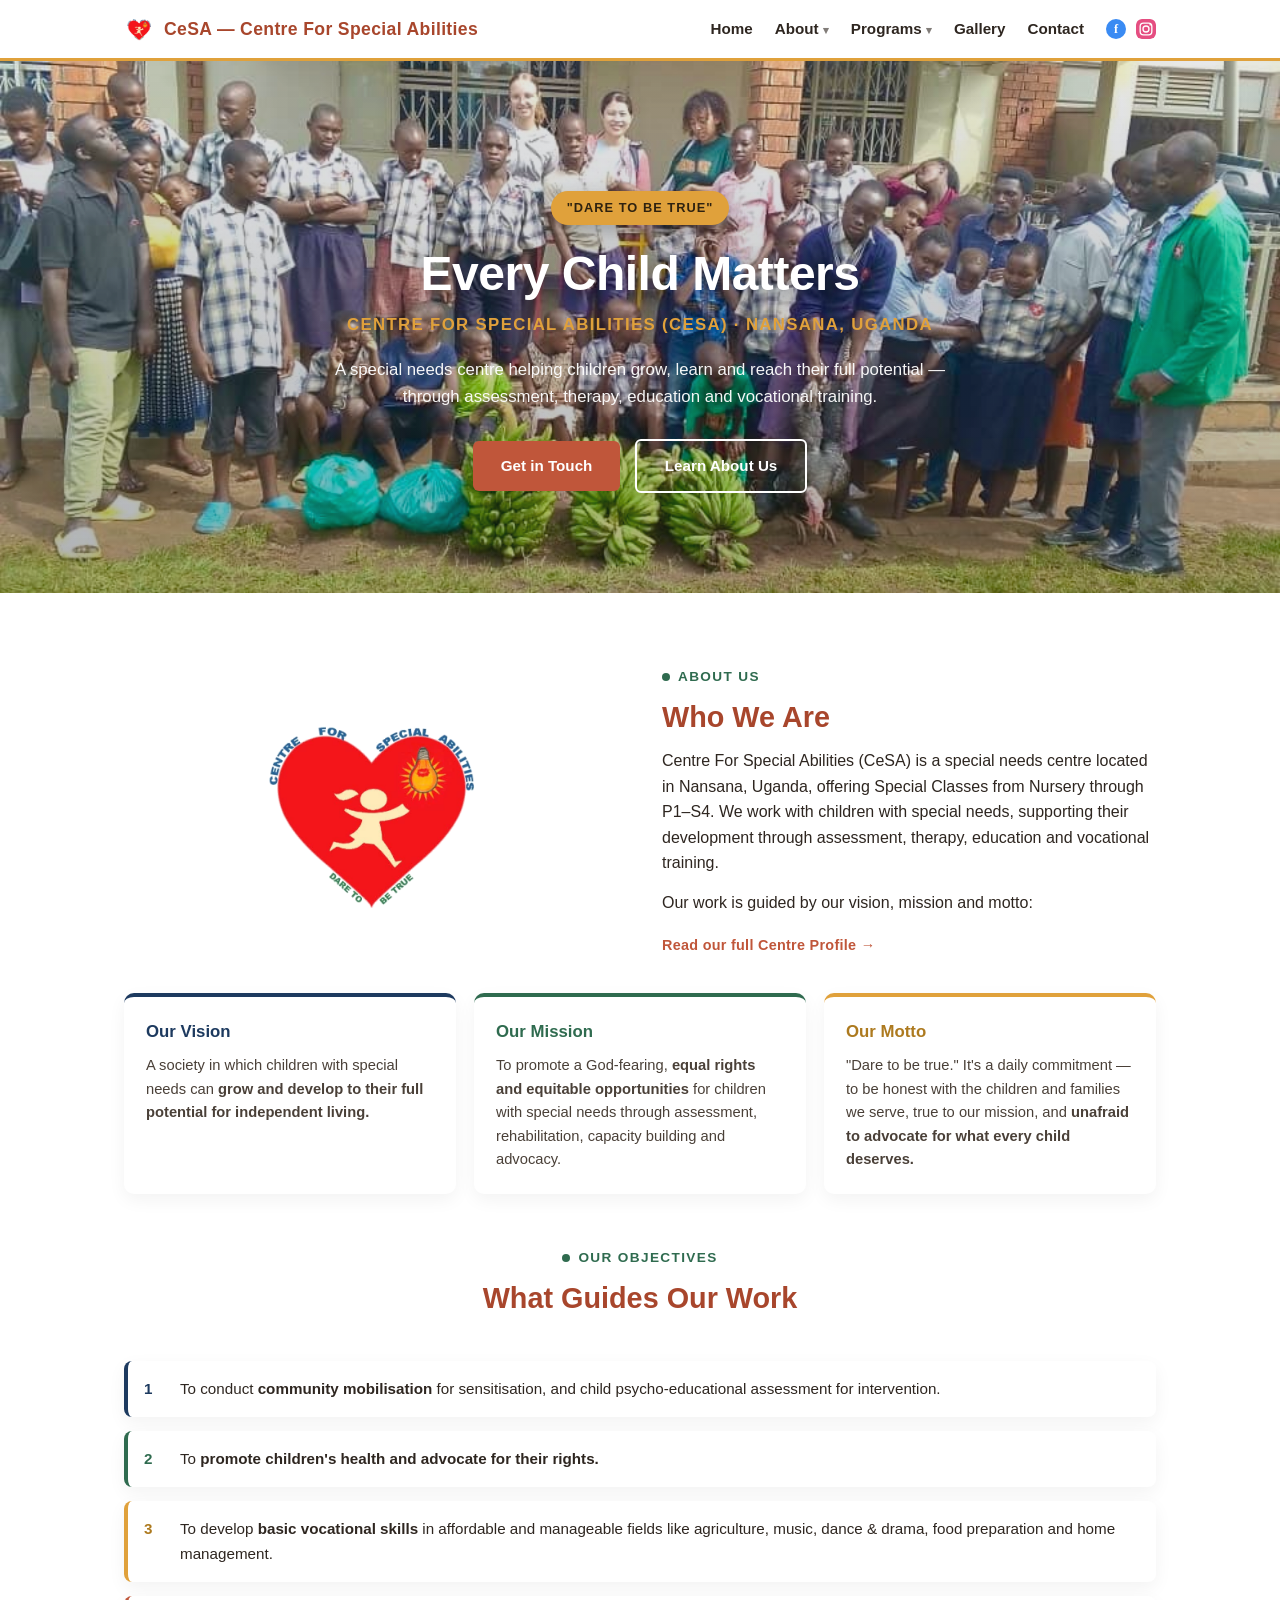
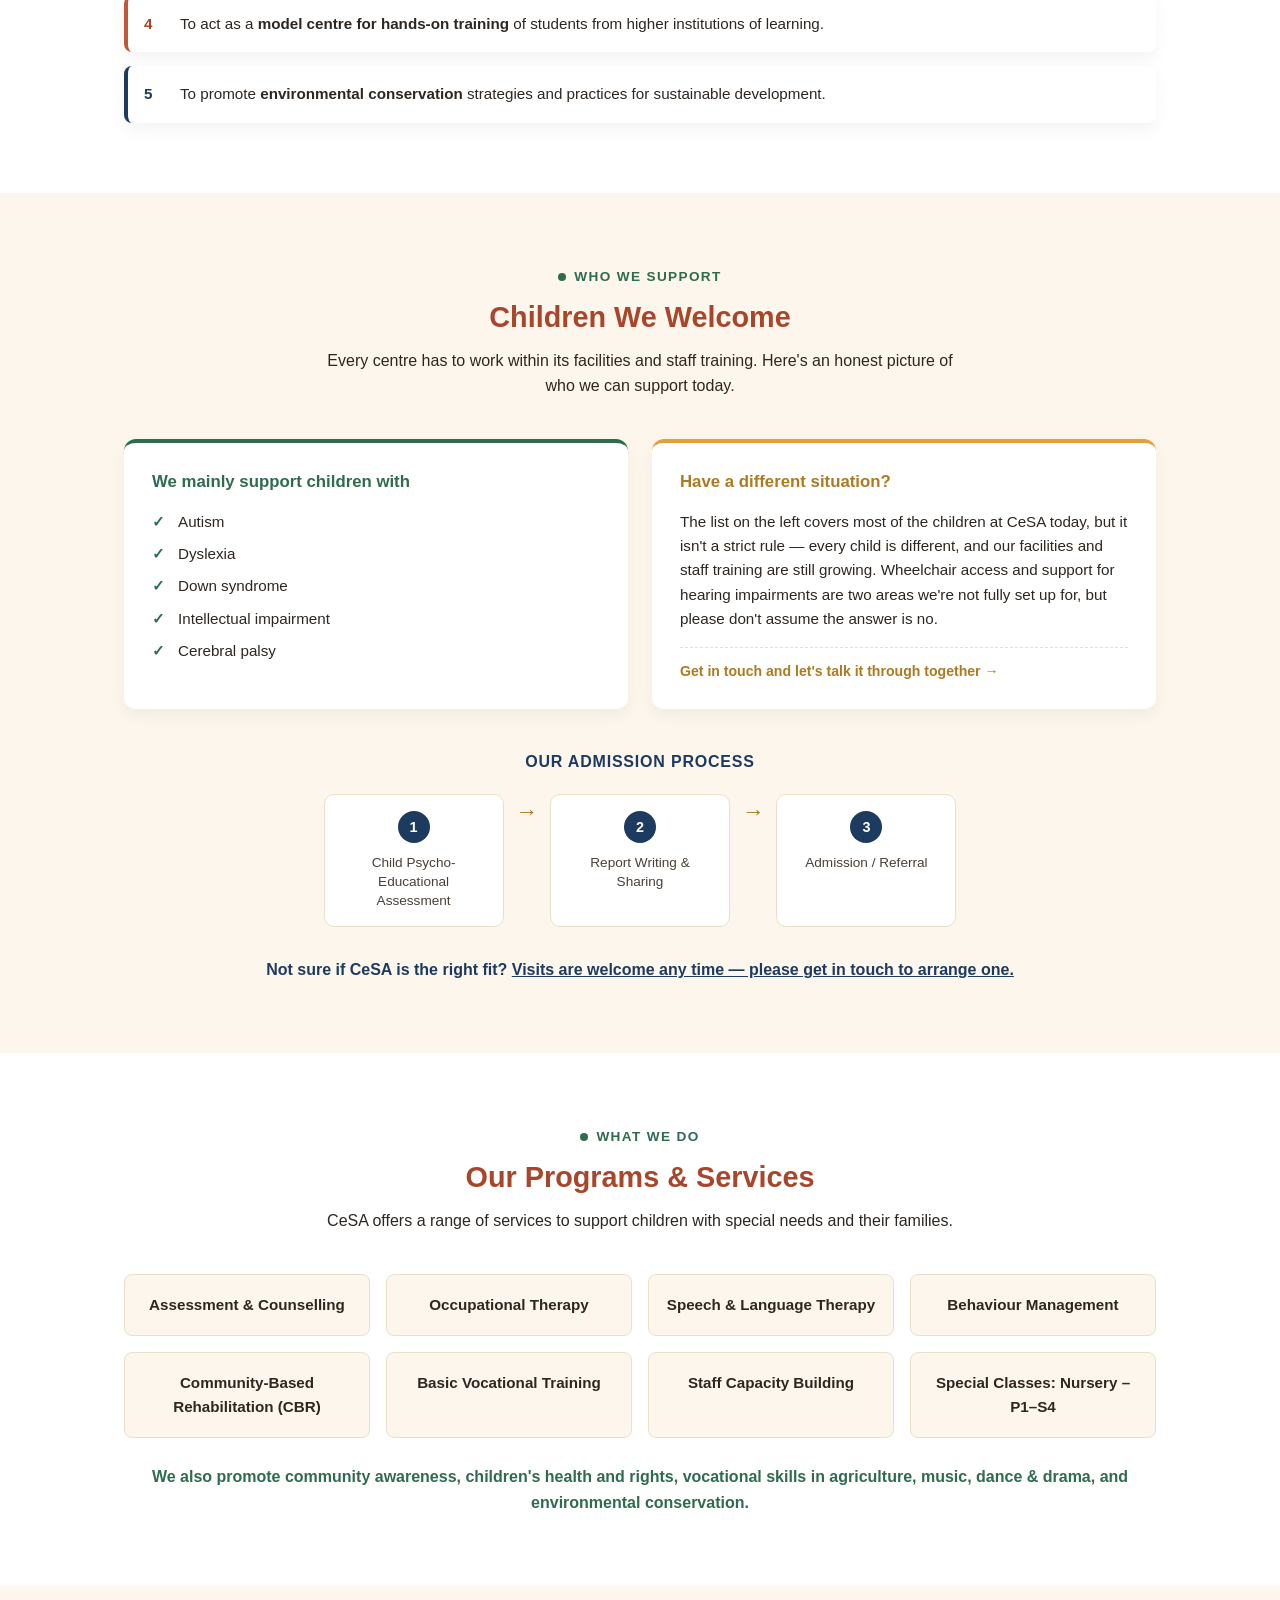
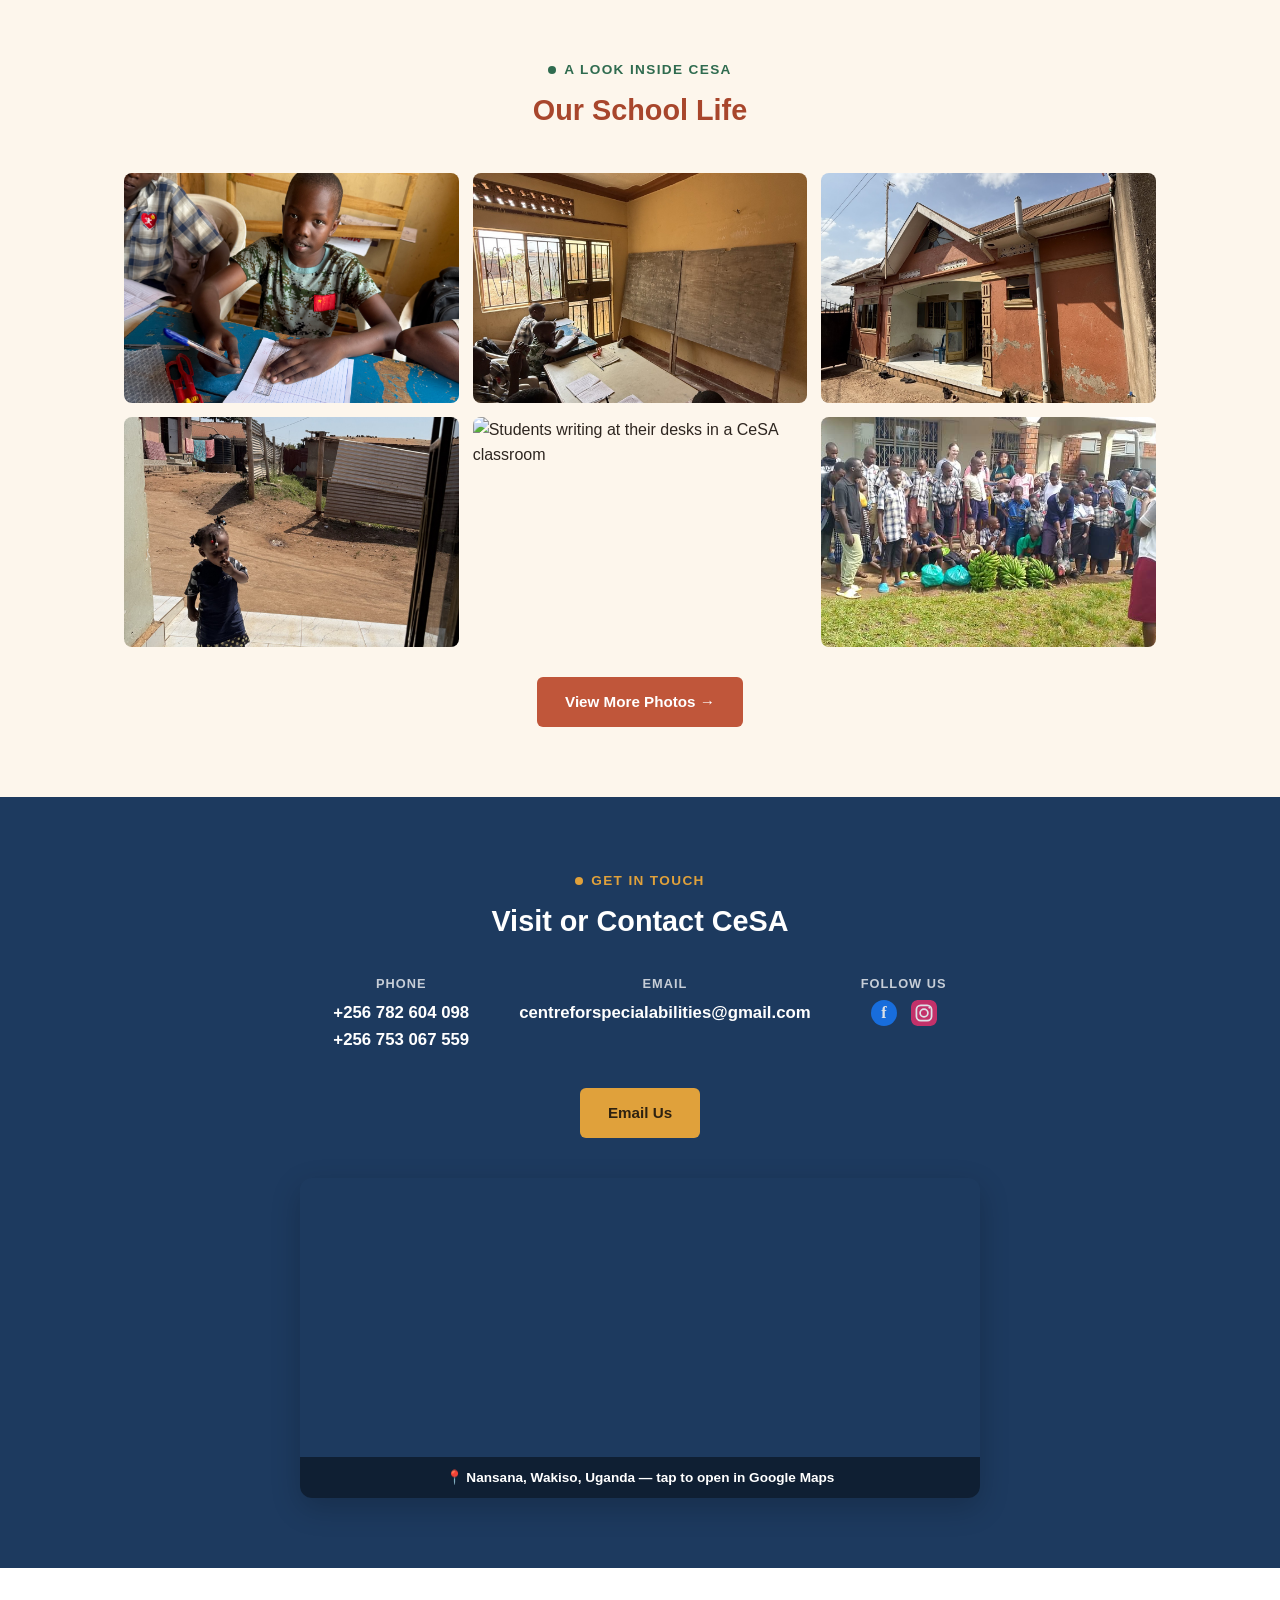
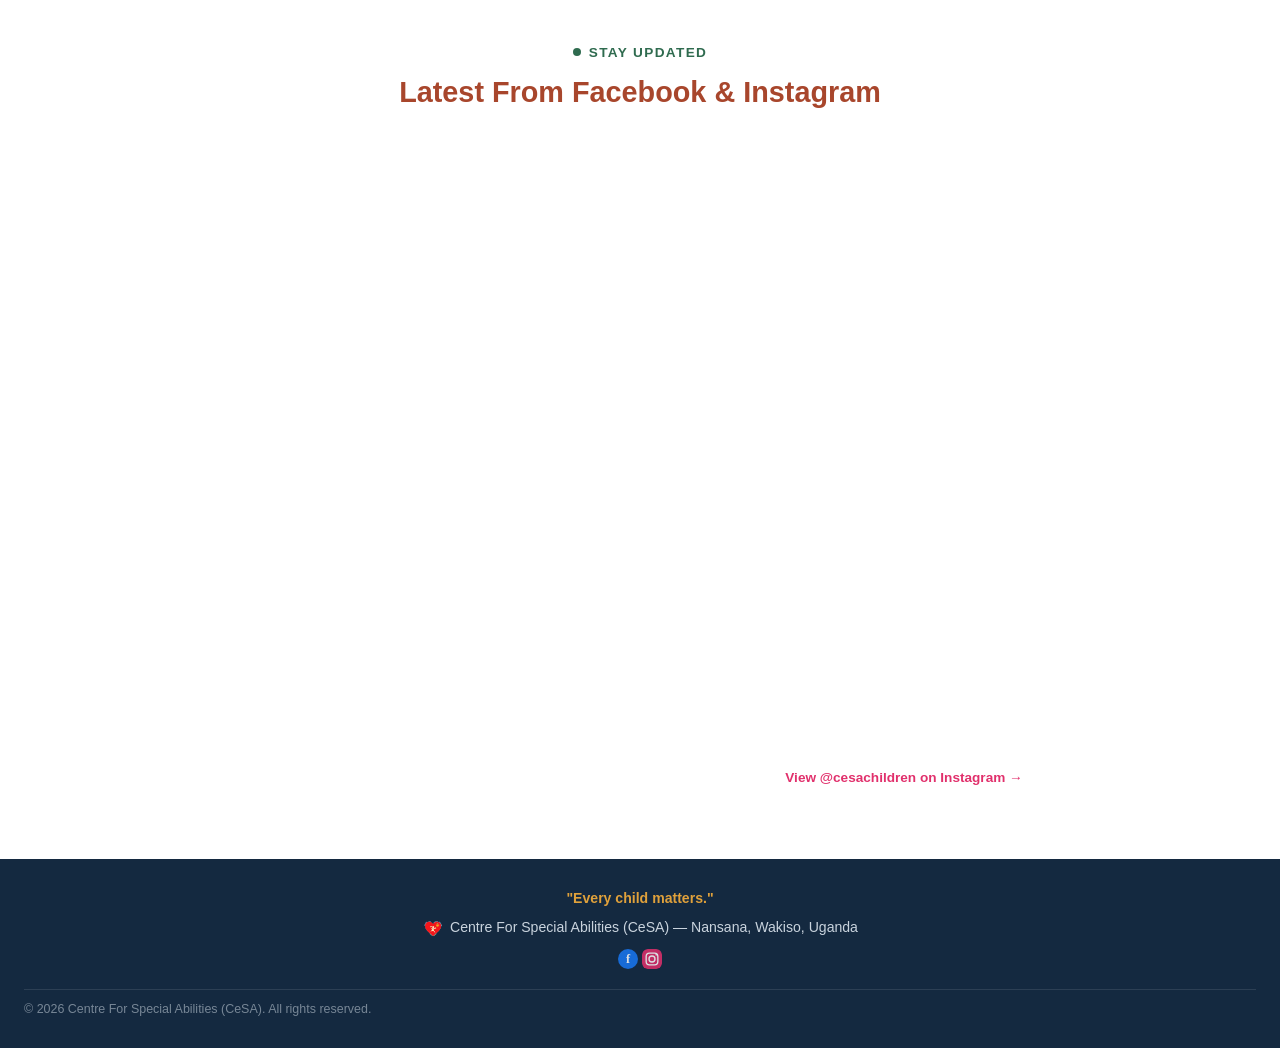
==== commit 886c0371: "Add new pages, gallery, contact form and nav improvements - Add contact.html with email form, map, h" ====
--- a/index.html
+++ b/index.html
@@ -14,10 +14,23 @@
     <a href="#top" class="logo"><img src="images/logo.png" alt="CeSA logo" class="logo-img"><span class="logo-full">CeSA — Centre For Special Abilities</span><span class="logo-short">CeSA</span></a>
     <div class="nav-right">
       <ul class="nav-links">
-        <li><a href="#about">About</a></li>
-        <li><a href="#services">Programs</a></li>
-        <li><a href="#gallery">Gallery</a></li>
-        <li><a href="#contact">Contact</a></li>
+        <li><a href="index.html">Home</a></li>
+        <li class="has-dropdown">
+          <a href="#about">About <span class="dropdown-arrow">▾</span></a>
+          <ul class="dropdown-menu">
+            <li><a href="profile.html">Centre Profile</a></li>
+            <li><a href="leadership.html">From Our Principal</a></li>
+          </ul>
+        </li>
+        <li class="has-dropdown">
+          <a href="#services">Programs <span class="dropdown-arrow">▾</span></a>
+          <ul class="dropdown-menu">
+            <li><a href="programs.html">Our Programs &amp; Services</a></li>
+            <li><a href="conditions.html">Children We Support</a></li>
+          </ul>
+        </li>
+        <li><a href="gallery.html">Gallery</a></li>
+        <li><a href="contact.html">Contact</a></li>
       </ul>
       <div class="nav-social">
         <a class="social-icon" href="https://www.facebook.com/61562365375146/" target="_blank" rel="noopener" aria-label="CeSA on Facebook">
@@ -37,8 +50,8 @@
     <h1>Every Child Matters</h1>
     <div class="sub">Centre For Special Abilities (CeSA) · Nansana, Uganda</div>
     <p class="lead">A special needs centre helping children grow, learn and reach their full potential — through assessment, therapy, education and vocational training.</p>
-    <a href="#contact" class="btn">Get in Touch</a>
-    <a href="#about" class="btn outline">Learn About Us</a>
+    <a href="contact.html" class="btn">Get in Touch</a>
+    <a href="profile.html" class="btn outline">Learn About Us</a>
   </div>
 </section>
 
@@ -50,23 +63,10 @@
       <h2>Who We Are</h2>
       <p>Centre For Special Abilities (CeSA) is a special needs centre located in Nansana, Uganda, offering Special Classes from Nursery through P1–S4. We work with children with special needs, supporting their development through assessment, therapy, education and vocational training.</p>
       <p style="margin-top:14px;">Our work is guided by our vision, mission and motto:</p>
-    </div>
-  </div>
-
-  <div class="wrap trust-badges">
-    <div class="badge">
-      <strong>2015</strong>
-      <span>Founded, as a Community Based Organization</span>
-    </div>
-    <div class="badge">
-      <strong>Officially Registered</strong>
-      <span>CBO No. WCBO/18/1102 — Sept 2018, Wakiso District</span>
-    </div>
-    <div class="badge">
-      <strong>UN SDGs 3 · 4 · 5</strong>
-      <span>Good Health &amp; Well-Being · Quality Education · Gender Equality</span>
-    </div>
-  </div>
+      <a href="profile.html" class="about-profile-link">Read our full Centre Profile →</a>
+    </div>
+  </div>
+
 
   <div class="wrap cards">
     <div class="card">
@@ -96,17 +96,6 @@
       <li>To promote <strong>environmental conservation</strong> strategies and practices for sustainable development.</li>
     </ol>
 
-    <div class="section-head" style="margin-top:50px;">
-      <div class="section-tag">From Our Leadership</div>
-      <h2>Message from the Principal</h2>
-    </div>
-    <div class="quote-block">
-      <img src="images/principal.jpg" alt="Kizito Havior Sempiira">
-      <blockquote>
-        "Our prime purpose in this life is to help others. And if you can't help them, at least don't hurt them."
-        <cite>— Kizito Havior Sempiira</cite>
-      </blockquote>
-    </div>
   </div>
 </section>
 
@@ -121,21 +110,39 @@
       <div class="support-col welcome">
         <h3>We mainly support children with</h3>
         <ul>
-          <li>Autism</li>
-          <li>Dyslexia</li>
-          <li>Down syndrome</li>
-          <li>Intellectual impairment</li>
-          <li>Cerebral palsy</li>
+          <li><a href="conditions.html#autism">Autism</a></li>
+          <li><a href="conditions.html#dyslexia">Dyslexia</a></li>
+          <li><a href="conditions.html#down-syndrome">Down syndrome</a></li>
+          <li><a href="conditions.html#intellectual-impairment">Intellectual impairment</a></li>
+          <li><a href="conditions.html#cerebral-palsy">Cerebral palsy</a></li>
         </ul>
-        <div class="support-condition">Condition for admission: the child can understand and follow simple instructions, and can feed themselves independently.</div>
       </div>
       <div class="support-col limited">
         <h3>Have a different situation?</h3>
-        <p>The list on the left covers most of the children at CeSA today, but it isn't a strict rule — every child is different, and our facilities and staff training are still growing. Wheelchair access and support for hearing impairments are two areas we're not fully set up for yet, but please don't assume the answer is no.</p>
-        <div class="support-condition"><a href="#contact">Get in touch and let's talk it through together →</a></div>
-      </div>
-    </div>
-    <p class="support-note">Not sure if CeSA is the right fit? <a href="#contact">Visits are welcome any time — please get in touch to arrange one.</a></p>
+        <p>The list on the left covers most of the children at CeSA today, but it isn't a strict rule — every child is different, and our facilities and staff training are still growing. Wheelchair access and support for hearing impairments are two areas we're not fully set up for, but please don't assume the answer is no.</p>
+        <div class="support-condition"><a href="contact.html">Get in touch and let's talk it through together →</a></div>
+      </div>
+    </div>
+    <div class="admission-process">
+      <h3>Our Admission Process</h3>
+      <div class="admission-steps">
+        <div class="admission-step">
+          <div class="step-num">1</div>
+          <p>Child Psycho-Educational Assessment</p>
+        </div>
+        <div class="admission-arrow">→</div>
+        <div class="admission-step">
+          <div class="step-num">2</div>
+          <p>Report Writing &amp; Sharing</p>
+        </div>
+        <div class="admission-arrow">→</div>
+        <div class="admission-step">
+          <div class="step-num">3</div>
+          <p>Admission / Referral</p>
+        </div>
+      </div>
+    </div>
+    <p class="support-note">Not sure if CeSA is the right fit? <a href="contact.html">Visits are welcome any time — please get in touch to arrange one.</a></p>
   </div>
 </section>
 
@@ -147,14 +154,14 @@
       <p>CeSA offers a range of services to support children with special needs and their families.</p>
     </div>
     <ul class="service-list">
-      <li onclick="openDetail('assessment')">Assessment &amp; Counselling</li>
-      <li onclick="openDetail('ot')">Occupational Therapy</li>
-      <li onclick="openDetail('speech')">Speech &amp; Language Therapy</li>
-      <li onclick="openDetail('behaviour')">Behaviour Management</li>
-      <li onclick="openDetail('cbr')">Community-Based Rehabilitation (CBR)</li>
-      <li onclick="openDetail('vocational')">Basic Vocational Training</li>
-      <li onclick="openDetail('capacity')">Staff Capacity Building</li>
-      <li onclick="openDetail('classes')">Special Classes: Nursery – P1–S4</li>
+      <li><a href="programs.html#assessment">Assessment &amp; Counselling</a></li>
+      <li><a href="programs.html#ot">Occupational Therapy</a></li>
+      <li><a href="programs.html#speech">Speech &amp; Language Therapy</a></li>
+      <li><a href="programs.html#behaviour">Behaviour Management</a></li>
+      <li><a href="programs.html#cbr">Community-Based Rehabilitation (CBR)</a></li>
+      <li><a href="programs.html#vocational">Basic Vocational Training</a></li>
+      <li><a href="programs.html#capacity">Staff Capacity Building</a></li>
+      <li><a href="programs.html#classes">Special Classes: Nursery – P1–S4</a></li>
     </ul>
     <p class="classes-note">We also promote community awareness, children's health and rights, vocational skills in agriculture, music, dance &amp; drama, and environmental conservation.</p>
   </div>
@@ -167,12 +174,12 @@
       <h2>Our School Life</h2>
     </div>
     <div class="gallery-grid">
-      <img src="images/gallery-1.jpg" alt="Children studying together at a classroom desk at CeSA" onclick="openLightbox(0)">
+      <img src="images/gallery-1.jpg" alt="A student at CeSA working at their desk" onclick="openLightbox(0)">
       <img src="images/gallery-2.jpg" alt="Students in a CeSA classroom" onclick="openLightbox(1)">
-      <img src="images/about.jpg" alt="A student at CeSA working in his exercise book in class" onclick="openLightbox(2)">
-      <img src="images/gallery-5.jpg" alt="Children and staff gathered outside the CeSA building" onclick="openLightbox(3)">
-      <img src="images/gallery-7.jpg" alt="A child playing outside at CeSA" onclick="openLightbox(4)">
-      <img src="images/gallery-8.jpg" alt="Students writing at their desks in a CeSA classroom" onclick="openLightbox(5)">
+      <img src="images/gallery-5.jpg" alt="Children and staff gathered outside the CeSA building" onclick="openLightbox(2)">
+      <img src="images/gallery-7.jpg" alt="A child playing outside at CeSA" onclick="openLightbox(3)">
+      <img src="images/gallery-8.jpg" alt="Students writing at their desks in a CeSA classroom" onclick="openLightbox(4)">
+      <img src="images/gallery-9.jpg" alt="Children and visitors gathered outside CeSA" onclick="openLightbox(5)">
     </div>
     <div class="gallery-cta">
       <a href="gallery.html" class="btn">View More Photos →</a>
@@ -192,7 +199,7 @@
       </div>
       <div class="contact-item">
         <div class="label">Email</div>
-        <a href="mailto:centreforspecialabilities@gmail.com">centreforspecialabilities<wbr>@gmail.com</a>
+        <a href="mailto:centreforspecialabilities@gmail.com">centreforspecialabilities@gmail.com</a>
       </div>
       <div class="contact-item">
         <div class="label">Follow Us</div>
@@ -209,8 +216,8 @@
     <a href="mailto:centreforspecialabilities@gmail.com" class="btn">Email Us</a>
 
     <div class="map-wrap">
-      <a href="https://maps.app.goo.gl/XShxT3qjMb3fhJN29" target="_blank" rel="noopener" class="map-embed" aria-label="Open Nansana, Wakiso, Uganda in Google Maps">
-        <iframe src="https://www.google.com/maps?q=Nansana,Wakiso,Uganda&output=embed&hl=en" loading="lazy" tabindex="-1"></iframe>
+      <a href="https://maps.app.goo.gl/q7waLYytU3Gew1BJ8" target="_blank" rel="noopener" class="map-embed" aria-label="Open Centre for Special Abilities (CeSA) in Google Maps">
+        <iframe src="https://maps.google.com/maps?q=Centre+for+Special+Abilities+(CeSA),Nansana,Uganda&hl=en&z=15&output=embed" loading="lazy" tabindex="-1"></iframe>
         <span class="map-overlay">📍 Nansana, Wakiso, Uganda — tap to open in Google Maps</span>
       </a>
     </div>
@@ -239,7 +246,7 @@
 
 <footer>
   <div class="slogan">"Every child matters."</div>
-  <div><img src="images/logo.png" alt="CeSA logo" class="footer-logo">Centre For Special Abilities (CeSA) — Nansana, Uganda</div>
+  <div><img src="images/logo.png" alt="CeSA logo" class="footer-logo">Centre For Special Abilities (CeSA) — Nansana, Wakiso, Uganda</div>
   <div class="footer-links">
     <a class="social-icon" href="https://www.facebook.com/61562365375146/" target="_blank" rel="noopener" aria-label="CeSA on Facebook">
       <svg viewBox="0 0 24 24" width="20" height="20" aria-hidden="true"><circle cx="12" cy="12" r="12" fill="#1877F2"/><text x="12" y="17" text-anchor="middle" font-family="Georgia, serif" font-size="15" font-weight="700" fill="#fff">f</text></svg>
@@ -248,16 +255,9 @@
       <svg viewBox="0 0 24 24" width="20" height="20" aria-hidden="true"><rect width="24" height="24" rx="6" fill="#E1306C"/><rect x="5" y="5" width="14" height="14" rx="4" fill="none" stroke="#fff" stroke-width="1.6"/><circle cx="12" cy="12" r="3.6" fill="none" stroke="#fff" stroke-width="1.6"/><circle cx="17" cy="7" r="1" fill="#fff"/></svg>
     </a>
   </div>
+  <div class="footer-bottom">© 2026 Centre For Special Abilities (CeSA). All rights reserved.</div>
 </footer>
 
-<div class="overlay" id="detail-modal">
-  <div class="modal-panel">
-    <button class="modal-close" onclick="closeDetail()">✕</button>
-    <div class="modal-media" id="detail-media"></div>
-    <h3 id="detail-title"></h3>
-    <p id="detail-text"></p>
-  </div>
-</div>
 
 <div class="overlay lightbox" id="lightbox">
   <button class="lb-close" onclick="closeLightbox()">✕</button>
@@ -267,63 +267,13 @@
 </div>
 
 <script>
-  const SERVICE_DETAILS = {
-    assessment: {
-      title: 'Assessment & Counselling',
-      text: 'Every child begins with a child psycho-educational assessment to understand their needs and abilities, followed by ongoing counselling for the child and their family to guide the right support plan.'
-    },
-    ot: {
-      title: 'Occupational Therapy',
-      text: 'Hands-on therapy that builds the everyday skills children need for independent living — from fine motor control to self-care routines.'
-    },
-    speech: {
-      title: 'Speech & Language Therapy',
-      text: 'Individual and group sessions that help children build communication, language and social interaction skills.'
-    },
-    behaviour: {
-      title: 'Behaviour Management',
-      text: 'Structured, positive approaches that help children regulate behaviour and build confidence, both in the classroom and at home.'
-    },
-    cbr: {
-      title: 'Community-Based Rehabilitation (CBR)',
-      text: 'We go beyond the centre — mobilising and working with families and the local Nansana community, so rehabilitation and support continue at home.'
-    },
-    vocational: {
-      title: 'Basic Vocational Training',
-      text: 'Practical skills training in affordable, manageable fields like agriculture, music, dance & drama, food preparation and home management — helping students build an independent livelihood.'
-    },
-    capacity: {
-      title: 'Staff Capacity Building',
-      text: 'Ongoing training for our teachers and therapists, and hands-on placements for students from higher institutions of learning, so CeSA can keep raising the quality of care.'
-    },
-    classes: {
-      title: 'Special Classes: Nursery – P1–S4',
-      text: 'Special needs education from Nursery through Senior 4 (S4), adapted to each child\'s pace and learning style.'
-    }
-  };
-
-  function openDetail(key) {
-    const data = SERVICE_DETAILS[key];
-    if (!data) return;
-    document.getElementById('detail-title').textContent = data.title;
-    document.getElementById('detail-text').textContent = data.text;
-    document.getElementById('detail-media').innerHTML = data.image
-      ? `<img src="${data.image}" alt="${data.title}">`
-      : '<span>📷 Photos &amp; videos coming soon</span>';
-    document.getElementById('detail-modal').classList.add('open');
-  }
-
-  function closeDetail() {
-    document.getElementById('detail-modal').classList.remove('open');
-  }
-
   const GALLERY_IMAGES = [
     'images/gallery-1.jpg',
     'images/gallery-2.jpg',
-    'images/about.jpg',
     'images/gallery-5.jpg',
     'images/gallery-7.jpg',
-    'images/gallery-8.jpg'
+    'images/gallery-8.jpg',
+    'images/gallery-9.jpg'
   ];
   let lightboxIndex = 0;
 
@@ -357,12 +307,8 @@
       if (e.key === 'ArrowLeft') moveLightbox(-1);
       if (e.key === 'Escape') closeLightbox();
     }
-    if (e.key === 'Escape') closeDetail();
   });
 
-  document.getElementById('detail-modal').addEventListener('click', (e) => {
-    if (e.target.id === 'detail-modal') closeDetail();
-  });
   document.getElementById('lightbox').addEventListener('click', (e) => {
     if (e.target.id === 'lightbox') closeLightbox();
   });
--- a/style.css
+++ b/style.css
@@ -114,6 +114,293 @@
   margin-left: 22px;
 }
 
+/* Dropdown nav */
+.has-dropdown {
+  position: relative;
+}
+
+.dropdown-arrow {
+  font-size: 0.7em;
+  opacity: 0.6;
+}
+
+.has-dropdown::after {
+  content: '';
+  position: absolute;
+  top: 100%;
+  left: 0;
+  right: 0;
+  height: 12px;
+}
+
+.dropdown-menu {
+  display: none;
+  position: absolute;
+  top: calc(100% + 12px);
+  left: 50%;
+  transform: translateX(-50%);
+  background: #fff;
+  border-radius: 8px;
+  box-shadow: 0 6px 24px rgba(0, 0, 0, 0.12);
+  min-width: 220px;
+  padding: 6px 0;
+  list-style: none;
+  border-top: 3px solid var(--gold);
+  z-index: 100;
+}
+
+.has-dropdown:hover .dropdown-menu {
+  display: block;
+}
+
+.dropdown-menu li a {
+  display: block;
+  padding: 10px 20px;
+  font-size: 0.9rem;
+  font-weight: 600;
+  color: var(--ink);
+  text-decoration: none;
+  white-space: nowrap;
+}
+
+.dropdown-menu li a:hover {
+  background: var(--cream);
+  color: var(--terracotta-dark);
+}
+
+/* Page hero (profile / leadership pages) */
+.page-hero {
+  background: var(--navy);
+  color: #fff;
+  padding: 60px 24px 50px;
+}
+
+.page-hero .back-link {
+  color: rgba(255,255,255,0.65);
+  font-size: 0.88rem;
+  text-decoration: none;
+  display: inline-block;
+  margin-bottom: 20px;
+}
+
+.page-hero .back-link:hover {
+  color: #fff;
+}
+
+.page-hero .section-tag {
+  background: rgba(255,255,255,0.15);
+  color: var(--gold);
+  display: inline-block;
+  font-size: 0.78rem;
+  font-weight: 700;
+  letter-spacing: 0.1em;
+  text-transform: uppercase;
+  padding: 5px 12px;
+  border-radius: 20px;
+  margin-bottom: 14px;
+}
+
+.page-hero h1 {
+  font-size: 2.4rem;
+  font-weight: 800;
+  margin-bottom: 12px;
+  line-height: 1.2;
+}
+
+.page-hero p {
+  font-size: 1.05rem;
+  opacity: 0.8;
+  max-width: 560px;
+}
+
+/* Page sections */
+.page-section {
+  padding: 60px 0;
+}
+
+.page-section h2 {
+  font-size: 1.7rem;
+  font-weight: 800;
+  color: var(--navy);
+  margin-bottom: 20px;
+  margin-top: 10px;
+}
+
+/* Profile page */
+.profile-intro p {
+  max-width: 720px;
+  font-size: 1.05rem;
+  color: #4a4038;
+}
+
+.profile-facts {
+  display: grid;
+  grid-template-columns: repeat(3, 1fr);
+  gap: 24px;
+  margin-top: 24px;
+}
+
+.fact-card {
+  background: #fff;
+  border-radius: 12px;
+  padding: 28px 24px;
+  border: 1px solid #eadfca;
+}
+
+.fact-year {
+  font-size: 2rem;
+  font-weight: 800;
+  color: var(--terracotta);
+  line-height: 1;
+  margin-bottom: 6px;
+}
+
+.fact-label {
+  font-size: 0.85rem;
+  font-weight: 700;
+  text-transform: uppercase;
+  letter-spacing: 0.06em;
+  color: var(--navy);
+  margin-bottom: 10px;
+}
+
+.fact-card p {
+  font-size: 0.9rem;
+  color: #5a5048;
+  line-height: 1.6;
+}
+
+.focus-grid {
+  display: grid;
+  grid-template-columns: repeat(3, 1fr);
+  gap: 20px;
+}
+
+.focus-item {
+  background: var(--cream);
+  border-radius: 10px;
+  padding: 22px 20px;
+}
+
+.focus-icon {
+  font-size: 1.5rem;
+  margin-bottom: 10px;
+}
+
+.focus-item h3 {
+  font-size: 0.95rem;
+  font-weight: 700;
+  color: var(--navy);
+  margin-bottom: 8px;
+}
+
+.focus-item p {
+  font-size: 0.85rem;
+  color: #5a5048;
+  line-height: 1.5;
+}
+
+/* Leadership page */
+.leadership-block {
+  display: grid;
+  grid-template-columns: 260px 1fr;
+  gap: 50px;
+  align-items: start;
+}
+
+.leadership-photo img {
+  width: 100%;
+  border-radius: 12px;
+  object-fit: cover;
+}
+
+.leadership-name {
+  font-size: 1rem;
+  font-weight: 700;
+  color: var(--navy);
+  margin-top: 14px;
+}
+
+.leadership-title {
+  font-size: 0.85rem;
+  color: #7a6a5a;
+  margin-top: 4px;
+}
+
+.leadership-quote {
+  font-size: 1.2rem;
+  font-style: italic;
+  color: var(--terracotta-dark);
+  border-left: 4px solid var(--gold);
+  padding-left: 20px;
+  margin: 16px 0 24px;
+  line-height: 1.6;
+}
+
+.leadership-text p {
+  font-size: 1rem;
+  color: #4a4038;
+  line-height: 1.75;
+}
+
+/* Timeline */
+.timeline {
+  display: flex;
+  flex-direction: column;
+  gap: 0;
+  margin-top: 24px;
+  max-width: 720px;
+}
+
+.timeline-item {
+  display: grid;
+  grid-template-columns: 90px 1fr;
+  gap: 24px;
+  padding-bottom: 36px;
+  position: relative;
+}
+
+.timeline-item:not(:last-child)::before {
+  content: '';
+  position: absolute;
+  left: 44px;
+  top: 36px;
+  bottom: 0;
+  width: 2px;
+  background: var(--gold);
+  opacity: 0.4;
+}
+
+.timeline-year {
+  width: 72px;
+  height: 72px;
+  border-radius: 50%;
+  background: var(--navy);
+  color: #fff;
+  font-weight: 800;
+  font-size: 0.85rem;
+  display: flex;
+  align-items: center;
+  justify-content: center;
+  text-align: center;
+  flex-shrink: 0;
+  line-height: 1.2;
+}
+
+.timeline-content h3 {
+  font-size: 1.05rem;
+  font-weight: 700;
+  color: var(--navy);
+  margin-bottom: 8px;
+  padding-top: 18px;
+}
+
+.timeline-content p {
+  font-size: 0.95rem;
+  color: #5a5048;
+  line-height: 1.7;
+}
+
 .social-icon {
   display: inline-flex;
   opacity: 0.85;
@@ -140,7 +427,7 @@
 /* Hero */
 .hero {
   position: relative;
-  background: linear-gradient(180deg, rgba(20, 28, 38, 0.3) 0%, rgba(20, 28, 38, 0.6) 100%), url("images/hero.jpg") center 40% / cover no-repeat;
+  background: linear-gradient(180deg, rgba(20, 28, 38, 0.1) 0%, rgba(20, 28, 38, 0.35) 100%), url("images/hero.jpg") center 15% / cover no-repeat;
   color: #fff;
   padding: 130px 24px 100px;
   text-align: center;
@@ -275,6 +562,21 @@
 
 .about-text h2 {
   text-align: left;
+}
+
+.about-profile-link {
+  display: inline-block;
+  margin-top: 18px;
+  font-size: 0.9rem;
+  font-weight: 700;
+  color: var(--terracotta);
+  text-decoration: none;
+  letter-spacing: 0.02em;
+}
+
+.about-profile-link:hover {
+  color: var(--terracotta-dark);
+  text-decoration: underline;
 }
 
 .trust-badges {
@@ -476,6 +778,17 @@
   position: relative;
 }
 
+.support-col.welcome li a {
+  color: inherit;
+  text-decoration: none;
+  font-weight: inherit;
+}
+
+.support-col.welcome li a:hover {
+  color: var(--terracotta);
+  text-decoration: underline;
+}
+
 .support-col.welcome li::before {
   content: "✓";
   position: absolute;
@@ -506,6 +819,69 @@
   text-decoration: underline;
 }
 
+.admission-process {
+  margin-top: 40px;
+  text-align: center;
+}
+
+.admission-process h3 {
+  font-size: 1rem;
+  font-weight: 700;
+  color: var(--navy);
+  margin-bottom: 20px;
+  text-transform: uppercase;
+  letter-spacing: 0.05em;
+}
+
+.admission-steps {
+  display: flex;
+  align-items: stretch;
+  justify-content: center;
+  gap: 12px;
+  flex-wrap: wrap;
+}
+
+.admission-step {
+  background: #fff;
+  border: 1px solid #eadfca;
+  border-radius: 10px;
+  padding: 16px 20px;
+  width: 180px;
+  min-height: 100px;
+  text-align: center;
+  display: flex;
+  flex-direction: column;
+  align-items: center;
+  justify-content: flex-start;
+}
+
+.step-num {
+  width: 32px;
+  height: 32px;
+  border-radius: 50%;
+  background: var(--navy);
+  color: #fff;
+  font-weight: 700;
+  font-size: 0.9rem;
+  display: flex;
+  align-items: center;
+  justify-content: center;
+  margin: 0 auto 10px;
+}
+
+.admission-step p {
+  font-size: 0.85rem;
+  color: #4a4038;
+  margin: 0;
+  line-height: 1.4;
+}
+
+.admission-arrow {
+  font-size: 1.4rem;
+  color: var(--gold-dark);
+  font-weight: 700;
+}
+
 .support-note {
   text-align: center;
   margin-top: 30px;
@@ -515,6 +891,137 @@
 
 .support-note a {
   text-decoration: underline;
+}
+
+/* Programs page */
+.programs-grid {
+  display: flex;
+  flex-direction: column;
+  gap: 48px;
+}
+
+.program-card {
+  border-bottom: 1px solid #eadfca;
+  padding-bottom: 48px;
+  scroll-margin-top: 90px;
+}
+
+.program-card:last-child {
+  border-bottom: none;
+  padding-bottom: 0;
+}
+
+.program-icon {
+  font-size: 2rem;
+  margin-bottom: 12px;
+}
+
+.program-card h2 {
+  font-size: 1.5rem;
+  font-weight: 800;
+  color: var(--navy);
+  margin-bottom: 8px;
+}
+
+.program-lead {
+  font-size: 1.05rem;
+  font-weight: 600;
+  color: var(--terracotta-dark);
+  margin-bottom: 16px;
+}
+
+.program-card p {
+  font-size: 0.98rem;
+  color: #4a4038;
+  line-height: 1.75;
+  max-width: 760px;
+}
+
+.program-card p + p {
+  margin-top: 12px;
+}
+
+/* Conditions page */
+.conditions-intro {
+  font-size: 1rem;
+  color: #5a5048;
+  max-width: 720px;
+  margin-bottom: 48px;
+  line-height: 1.7;
+  border-left: 4px solid var(--gold);
+  padding-left: 18px;
+}
+
+.conditions-intro a {
+  color: var(--terracotta-dark);
+  font-weight: 600;
+}
+
+.condition-list {
+  display: flex;
+  flex-direction: column;
+  gap: 0;
+}
+
+.condition-card {
+  padding: 40px 0;
+  border-bottom: 1px solid #eadfca;
+  scroll-margin-top: 90px;
+}
+
+.condition-card:last-child {
+  border-bottom: none;
+}
+
+.condition-header {
+  display: flex;
+  align-items: center;
+  gap: 16px;
+  margin-bottom: 10px;
+}
+
+.condition-badge {
+  font-size: 0.75rem;
+  font-weight: 800;
+  letter-spacing: 0.05em;
+  padding: 6px 12px;
+  border-radius: 20px;
+  flex-shrink: 0;
+}
+
+.condition-header h2 {
+  font-size: 1.5rem;
+  font-weight: 800;
+  color: var(--navy);
+  margin: 0;
+}
+
+.condition-lead {
+  font-size: 1.05rem;
+  font-weight: 600;
+  color: var(--terracotta-dark);
+  margin-bottom: 20px;
+}
+
+.condition-body {
+  display: grid;
+  grid-template-columns: 1fr 1fr;
+  gap: 32px;
+}
+
+.condition-body h3 {
+  font-size: 0.85rem;
+  font-weight: 700;
+  text-transform: uppercase;
+  letter-spacing: 0.07em;
+  color: var(--navy);
+  margin-bottom: 10px;
+}
+
+.condition-body p {
+  font-size: 0.95rem;
+  color: #4a4038;
+  line-height: 1.75;
 }
 
 /* Services */
@@ -548,6 +1055,14 @@
   box-shadow: 0 10px 24px rgba(0, 0, 0, 0.08);
 }
 
+.service-list li a {
+  display: block;
+  width: 100%;
+  height: 100%;
+  color: inherit;
+  text-decoration: none;
+}
+
 .classes-note {
   text-align: center;
   margin-top: 26px;
@@ -636,7 +1151,7 @@
 }
 
 .contact-item {
-  max-width: 240px;
+  max-width: 320px;
 }
 
 .contact-item .label {
@@ -653,7 +1168,7 @@
   font-weight: 700;
   text-decoration: none;
   color: #fff;
-  overflow-wrap: anywhere;
+  white-space: nowrap;
 }
 
 .contact .btn {
@@ -669,6 +1184,9 @@
 /* Map embed */
 .map-wrap {
   margin-top: 40px;
+  max-width: 680px;
+  margin-left: auto;
+  margin-right: auto;
 }
 
 .map-embed {
@@ -747,6 +1265,15 @@
   text-align: center;
   padding: 28px 24px;
   font-size: 0.88rem;
+}
+
+.footer-bottom {
+  margin-top: 14px;
+  padding-top: 10px;
+  border-top: 1px solid rgba(255, 255, 255, 0.1);
+  text-align: left;
+  font-size: 0.78rem;
+  color: rgba(201, 211, 221, 0.55);
 }
 
 footer .slogan {
@@ -972,3 +1499,136 @@
     justify-content: flex-end;
   }
 }
+
+/* ─── Contact page ─── */
+.contact-page-grid {
+  display: grid;
+  grid-template-columns: 1fr 1fr;
+  gap: 60px;
+  align-items: start;
+}
+
+.contact-form-col h2,
+.contact-info-col h2 {
+  font-size: 1.5rem;
+  color: var(--navy);
+  margin-bottom: 14px;
+}
+
+.contact-form-note {
+  font-size: 0.88rem;
+  color: #666;
+  margin-bottom: 24px;
+  line-height: 1.5;
+}
+
+.contact-form {
+  display: flex;
+  flex-direction: column;
+  gap: 18px;
+}
+
+.form-group {
+  display: flex;
+  flex-direction: column;
+  gap: 6px;
+}
+
+.form-group label {
+  font-size: 0.85rem;
+  font-weight: 600;
+  color: var(--ink);
+  letter-spacing: 0.03em;
+}
+
+.form-group input,
+.form-group textarea {
+  padding: 12px 14px;
+  border: 1.5px solid #d8cfc5;
+  border-radius: 6px;
+  font-size: 0.95rem;
+  font-family: inherit;
+  color: var(--ink);
+  background: #fafaf8;
+  transition: border-color 0.2s;
+  resize: vertical;
+}
+
+.form-group input:focus,
+.form-group textarea:focus {
+  outline: none;
+  border-color: var(--terracotta);
+  background: #fff;
+}
+
+.form-submit {
+  align-self: flex-start;
+  margin-top: 4px;
+}
+
+.info-block {
+  margin-bottom: 24px;
+}
+
+.info-block:last-child {
+  margin-bottom: 0;
+}
+
+.info-label {
+  font-size: 0.75rem;
+  font-weight: 700;
+  letter-spacing: 0.1em;
+  text-transform: uppercase;
+  color: var(--terracotta);
+  margin-bottom: 6px;
+}
+
+.info-block p,
+.info-block a {
+  font-size: 0.95rem;
+  line-height: 1.6;
+  color: var(--ink);
+}
+
+.info-block a {
+  color: var(--navy);
+  text-decoration: none;
+}
+
+.info-block a:hover {
+  color: var(--terracotta);
+}
+
+.contact-social-row {
+  display: flex;
+  gap: 12px;
+  margin-top: 4px;
+  flex-wrap: wrap;
+}
+
+.contact-social-link {
+  display: flex;
+  align-items: center;
+  gap: 8px;
+  font-size: 0.92rem;
+  font-weight: 600;
+  color: var(--navy);
+  text-decoration: none;
+  padding: 8px 16px 8px 10px;
+  border: 1.5px solid #d8cfc5;
+  border-radius: 24px;
+  transition: border-color 0.2s, background 0.2s;
+}
+
+.contact-social-link:hover {
+  border-color: var(--terracotta);
+  background: var(--cream);
+  color: var(--terracotta);
+}
+
+@media (max-width: 700px) {
+  .contact-page-grid {
+    grid-template-columns: 1fr;
+    gap: 40px;
+  }
+}
